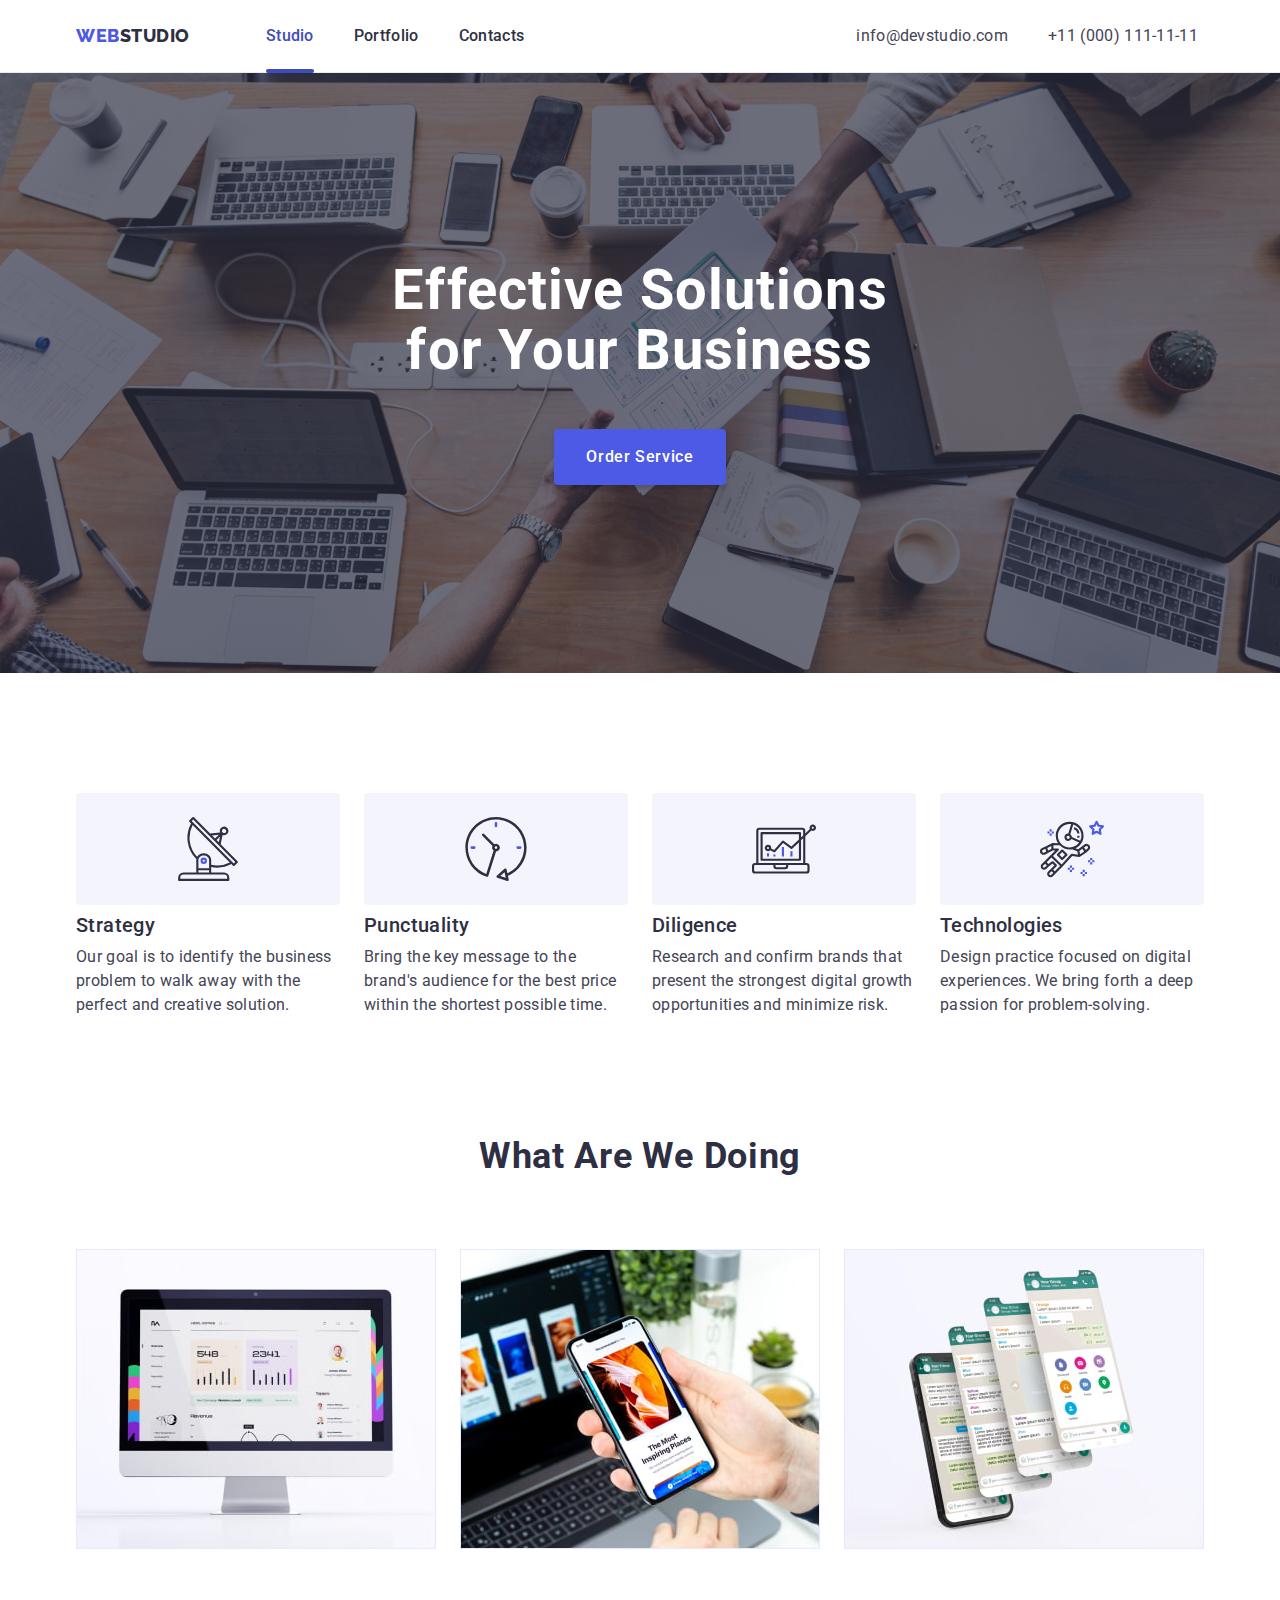
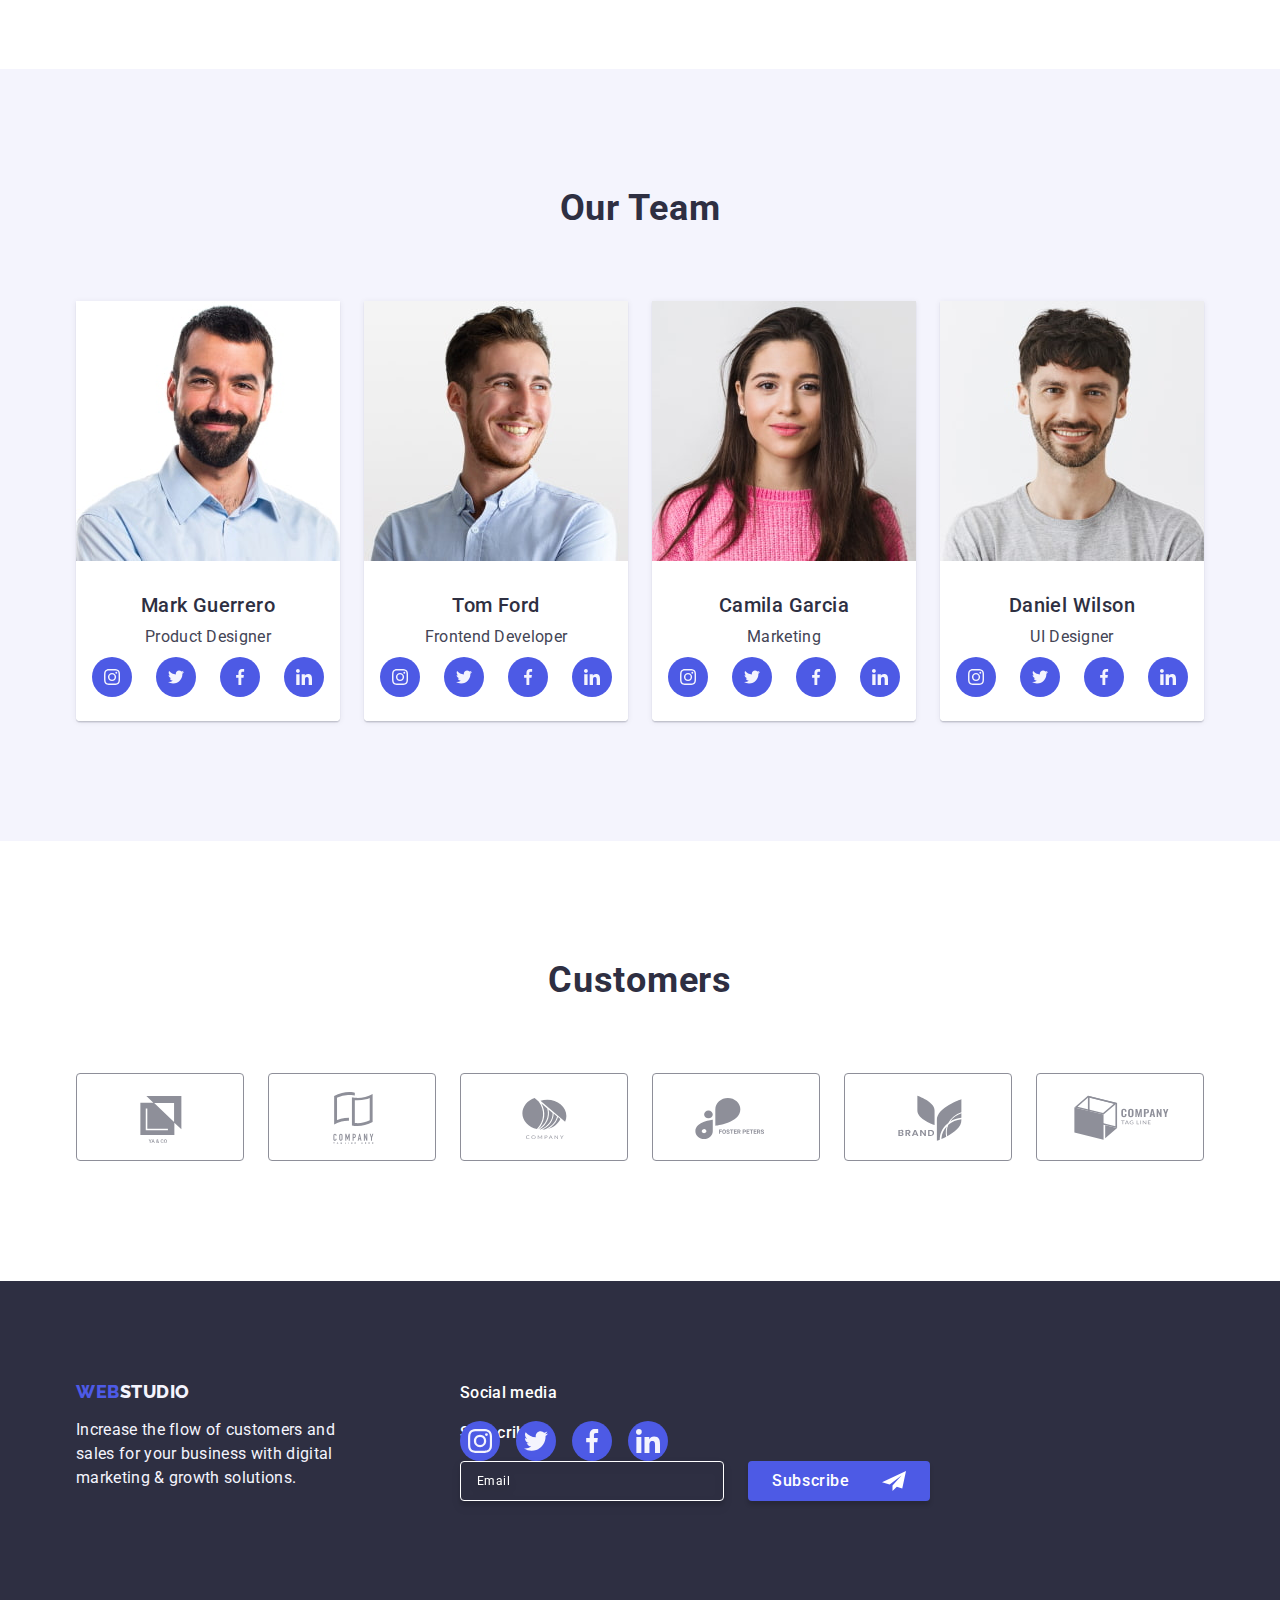
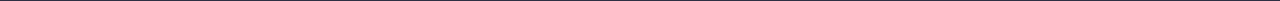
==== index.html @ 7f00058f "Update styles" ====
<!DOCTYPE html>
<html lang="en">
<head>
    <meta charset="UTF-8">
    <meta http-equiv="X-UA-Compatible" content="IE=edge">
    <meta name="viewport" content="width=<device-width>, initial-scale=1.0">
    <meta 
    name="description"
    content="Effective Solutions for Your Business"
    />
    <title>Web Studio</title>
    <!--Fonts-->
    <link rel="preconnect" href="https://fonts.googleapis.com">
    <link rel="preconnect" href="https://fonts.gstatic.com" crossorigin>
    <link href="https://fonts.googleapis.com/css2?family=Montserrat:wght@400;600&family=Raleway:wght@800&family=Roboto:wght@400;500;700;900&display=swap"
        rel="stylesheet" />
        <!--Normalize-->
    <link rel="stylesheet" href="https://cdnjs.cloudflare.com/ajax/libs/modern-normalize/2.0.0/modern-normalize.min.css" />
        <!--Custom styles-->
    <link rel="stylesheet" href="./css/styles.css" />
</head>
<body>
    <!--Header section-->
        <header class="header">
            <div class="header-container container">
                <nav class="header-nav">
                    <a href="./index.html" class="logo link">Web<span class="studio">Studio</span></a>
                    <ul class="list header-link">
                        <li>
                            <a href="./index.html" class="nav-link link active current">Studio</a>
                        </li>
                        <li>
                            <a href="./portfolio.html" class="nav-link link">Portfolio</a>
                        </li>
                        <li>
                            <a href="" class="nav-link link">Contacts</a>
                        </li>
                    </ul>
                </nav>
                <address class="address">
                    <ul class="list header-address">
                        <li>
                            <a href="mailto:info@devstudio.com" class="address-link link">info@devstudio.com</a>
                        </li>
                        <li>
                                <a href="tel:+110001111111" class="address-link link">+11 (000) 111-11-11</a>
                        </li>
                    </ul>
                </address>
            </div>
        </header>
        <main>
            <!--Hero section-->
            <section class="hero-section">
                <div class="hero-container container">
                    <h1 class="hero-title">Effective Solutions for Your Business</h1>
                    <button type="button" class="hero-btn" data-modal-open>Order Service</button>
                </div>
            </section>
            <!--Features-->
            <section class="features-section">
                <div class="container">
                    <h2 class="visually-hidden">Features</h2>
                    <ul class="list section-features">
                        <li class="features-li">
                            <div class="features-section-icons">
                                <svg width="64" height="64">
                                    <use href="./images/icons.svg#icon-antenna"></use>
                                </svg>
                            </div>
                            <h3 class="general-section-title">Strategy</h3>
                            <p class="section-text">
                                Our goal is to identify the business
                                problem to walk away with the perfect and creative solution.
                            </p>
                        </li>
                        <li class="features-li">
                            <div class="features-section-icons">
                                <svg width="64" height="64">
                                    <use href="./images/icons.svg#icon-clock"></use>
                                </svg>
                            </div>
                            <h3 class="general-section-title">Punctuality</h3>
                            <p class="section-text">
                                Bring the key message to the brand's audience for the best price within the shortest possible
                                time.
                            </p>
                        </li>
                        <li class="features-li">
                            <div class="features-section-icons">
                                <svg width="64" height="64">
                                    <use href="./images/icons.svg#icon-diagram"></use>
                                </svg>
                            </div>
                            <h3 class="general-section-title">Diligence</h3>
                            <p class="section-text">
                                Research and confirm brands that present the strongest digital growth opportunities and minimize
                                risk.
                            </p>
                        </li>
                        <li class="features-li">
                            <div class="features-section-icons">
                                <svg width="64" height="64">
                                    <use href="./images/icons.svg#icon-astronaut"></use>
                                </svg>
                            </div>
                            <h3 class="general-section-title">Technologies</h3>
                            <p class="section-text">
                                Design practice focused on digital experiences. We bring forth a deep passion for
                                problem-solving.
                            </p>
                        </li>
                    </ul>
                </div>
            </section>
            <!--What are we doing-->
            <section class="main-what-section">
                <div class="container">
                    <h2 class="section-what-title">What are we doing</h2>
                    <ul class="list section-what section">
                        <li class="what-li">
                            <img src="./images/portfolio/img-1.jpg" width="360" height="300" alt="PC monitor" />
                        </li>
                        <li class="what-li">
                            <img src="./images/portfolio/img-2.jpg" width="360" height="300" alt="Chats on the phone" />
                        </li>
                        <li class="what-li">
                            <img src="./images/portfolio/img-3.jpg" width="360" height="300" alt="Phone display" />
                        </li>
                    </ul>
                </div>
            </section>
            <!--Team-->
            <section class="section-team">
                <div class="container">
                    <h2 class="section-team-title">Our Team</h2>
                    <ul class="list team-section">
                        <li class="team-back team-li">
                            <img src="./images/team/img-1.jpg" width="264" height="260" alt="The fist member of team" />
                            <div class="container-team">
                                <h3 class="general-section-title worker-title">Mark Guerrero</h3>
                                <p class="section-text team-text">Product Designer</p>
                                <ul class="team-icons-list list">
                                    <li class="team-icon">
                                        <a class="team-icon-link" href="">
                                            <svg class="team-icon-svg" width="16" height="16">
                                                <use href="./images/icons.svg#icon-instagram"></use>
                                            </svg>
                                        </a>
                                    </li>
                                    <li class="team-icon">
                                        <a class="team-icon-link" href="">
                                            <svg class="team-icon-svg" width="16" height="16">
                                                <use href="./images/icons.svg#icon-twitter"></use>
                                            </svg>
                                        </a>
                                    </li>
                                    <li class="team-icon">
                                        <a class="team-icon-link" href="">
                                            <svg class="team-icon-svg" width="16" height="16">
                                                <use href="./images/icons.svg#icon-facebook"></use>
                                            </svg>
                                        </a>
                                    </li>
                                    <li class="team-icon">
                                        <a class="team-icon-link" href="">
                                            <svg class="team-icon-svg" width="16" height="16">
                                                <use href="./images/icons.svg#icon-linkedin"></use>
                                            </svg>
                                        </a>
                                    </li>
                                </ul>
                            </div>
                        </li>
                        <li class="team-back team-li">
                            <img src="./images/team/img-2.jpg" width="264" height="260" alt="The second member of team" />
                            <div class="container-team">
                                <h3 class="general-section-title worker-title">Tom Ford</h3>
                                <p class="section-text team-text">Frontend Developer</p>
                                <ul class="team-icons-list list">
                                    <li class="team-icon">
                                        <a class="team-icon-link" href="">
                                            <svg class="team-icon-svg" width="16" height="16">
                                                <use href="./images/icons.svg#icon-instagram"></use>
                                            </svg>
                                        </a>
                                    </li>
                                    <li class="team-icon">
                                        <a class="team-icon-link" href="">
                                            <svg class="team-icon-svg" width="16" height="16">
                                                <use href="./images/icons.svg#icon-twitter"></use>
                                            </svg>
                                        </a>
                                    </li>
                                    <li class="team-icon">
                                        <a class="team-icon-link" href="">
                                            <svg class="team-icon-svg" width="16" height="16">
                                                <use href="./images/icons.svg#icon-facebook"></use>
                                            </svg>
                                        </a>
                                    </li>
                                    <li class="team-icon">
                                        <a class="team-icon-link" href="">
                                            <svg class="team-icon-svg" width="16" height="16">
                                                <use href="./images/icons.svg#icon-linkedin"></use>
                                            </svg>
                                        </a>
                                    </li>
                                </ul>
                            </div>
                        </li>
                        <li class="team-back team-li">
                            <img src="./images/team/img-3.jpg" width="264" height="260" alt="The third member of team" />
                            <div class="container-team">
                                <h3 class="general-section-title worker-title">Camila Garcia</h3>
                                <p class="section-text team-text">Marketing</p>
                                <ul class="team-icons-list list">
                                    <li class="team-icon">
                                        <a class="team-icon-link" href="">
                                            <svg class="team-icon-svg" width="16" height="16">
                                                <use href="./images/icons.svg#icon-instagram"></use>
                                            </svg>
                                        </a>
                                    </li>
                                    <li class="team-icon">
                                        <a class="team-icon-link" href="">
                                            <svg class="team-icon-svg" width="16" height="16">
                                                <use href="./images/icons.svg#icon-twitter"></use>
                                            </svg>
                                        </a>
                                    </li>
                                    <li class="team-icon">
                                        <a class="team-icon-link" href="">
                                            <svg class="team-icon-svg" width="16" height="16">
                                                <use href="./images/icons.svg#icon-facebook"></use>
                                            </svg>
                                        </a>
                                    </li>
                                    <li class="team-icon">
                                        <a class="team-icon-link" href="">
                                            <svg class="team-icon-svg" width="16" height="16">
                                                <use href="./images/icons.svg#icon-linkedin"></use>
                                            </svg>
                                        </a>
                                    </li>
                                </ul>
                            </div>
                        </li>
                        <li class="team-back team-li">
                            <img src="./images/team/img-4.jpg" width="264" height="260" alt="The fourth member of team" />
                            <div class="container-team">
                                <h3 class="general-section-title worker-title">Daniel Wilson</h3>
                                <p class="section-text team-text">UI Designer</p>
                                <ul class="team-icons-list list">
                                    <li class="team-icon">
                                        <a class="team-icon-link" href="">
                                            <svg class="team-icon-svg" width="16" height="16">
                                                <use href="./images/icons.svg#icon-instagram"></use>
                                            </svg>
                                        </a>
                                    </li>
                                    <li class="team-icon">
                                        <a class="team-icon-link" href="">
                                            <svg class="team-icon-svg" width="16" height="16">
                                                <use href="./images/icons.svg#icon-twitter"></use>
                                            </svg>
                                        </a>
                                    </li>
                                    <li class="team-icon">
                                        <a class="team-icon-link" href="">
                                            <svg class="team-icon-svg" width="16" height="16">
                                                <use href="./images/icons.svg#icon-facebook"></use>
                                            </svg>
                                        </a>
                                    </li>
                                    <li class="team-icon">
                                        <a class="team-icon-link" href="">
                                            <svg class="team-icon-svg" width="16" height="16">
                                                <use href="./images/icons.svg#icon-linkedin"></use>
                                            </svg>
                                        </a>
                                    </li>
                                </ul>
                            </div>
                        </li>
                    </ul>
                </div>
            </section>
            <!--Customers-->
            <section class="section">
                <div class="container">
                    <h2 class="customers-title">Customers</h2>
                    <ul class="list section-customers">
                        <li class="customer-li">
                            <a class="customer-icon-box" href="" aria-label="Logo 1">
                                <svg class="customers-icons" width="104" height="56">
                                    <use href="./images/icons.svg#icon-Logo-1"></use>
                                </svg>
                            </a>
                        </li>
                        <li class="customer-li">
                            <a class="customer-icon-box" href="" aria-label="Logo 2">
                                <svg class="customers-icons" width="104" height="56">
                                    <use href="./images/icons.svg#icon-Logo-2"></use>
                                </svg>
                            </a>
                        </li>
                        <li class="customer-li">
                            <a class="customer-icon-box" href="" aria-label="Logo 3">
                                <svg class="customers-icons" width="104" height="56">
                                    <use href="./images/icons.svg#icon-Logo-3"></use>
                                </svg>
                            </a>
                        </li>
                        <li class="customer-li">
                            <a class="customer-icon-box" href="" aria-label="Logo 4">
                                <svg class="customers-icons" width="104" height="56">
                                    <use href="./images/icons.svg#icon-Logo-4"></use>
                                </svg>
                            </a>
                        </li>
                        <li class="customer-li">
                            <a class="customer-icon-box" href="" aria-label="Logo 5">
                                <svg class="customers-icons" width="104" height="56">
                                    <use href="./images/icons.svg#icon-Logo-5"></use>
                                </svg>
                            </a>
                        </li>
                        <li class="customer-li">
                            <a class="customer-icon-box" href="" aria-label="Logo 6">
                                <svg class="customers-icons" width="104" height="56">
                                    <use href="./images/icons.svg#icon-Logo-6"></use>
                                </svg>
                            </a>
                        </li>
                    </ul>
                </div>
            </section>
        </main>
        <!--Footer-->
        <footer class="footer">
            <div class="footer-container container">
                <div class="footer-logo-text">
                    <a href="./index.html" class="logo link footer-link">Web<span class="studio-down">Studio</span></a>
                    <p class="footer-paragraph">
                        Increase the flow of customers and sales for your business with digital marketing & growth solutions.
                    </p>
                </div>
                <div class="footer-icons-container">
                    <p class="footer-subtitle">Social media</p>
                    <ul class="footer-social-icons">
                        <li class="footer-icon-li">
                            <a class="footer-icon-link link" href="">
                                <svg class="footer-svg" width="24" height="24">
                                    <use href="./images/icons.svg#icon-instagram"></use>
                                </svg>
                            </a>
                        </li>
                        <li class="footer-icon-li">
                            <a class="footer-icon-link link" href="">
                                <svg class="footer-svg" width="24" height="24">
                                    <use href="./images/icons.svg#icon-twitter"></use>
                                </svg>
                            </a>
                        </li>
                        <li class="footer-icon-li">
                            <a class="footer-icon-link link" href="">
                                <svg class="footer-svg" width="24" height="24">
                                    <use href="./images/icons.svg#icon-facebook"></use>
                                </svg>
                            </a>
                        </li>
                        <li class="footer-icon-li">
                            <a class="footer-icon-link link" href="">
                                <svg class="footer-svg" width="24" height="24">
                                    <use href="./images/icons.svg#icon-linkedin"></use>
                                </svg>
                            </a>
                        </li>
                    </ul>
                    <div>
                        <p class="footer-subscribe-desk">Subscribe</p>
                        <form class="subscribe-form" name="subscribe_form">
                            <label class="subscribe-form-label">
                                <input class="subscribe-form-input" type="email" name="user_email" placeholder="Email" />
                            </label>
                            <button class="hero-btn subscribe-btn" type="submit">Subscribe
                                <svg class="subscribe-form-icon" width="24" height="24">
                                    <use href="./images/icons.svg#icon-subscribe"></use>
                                </svg>
                            </button>
                        </form>
                    </div>
                </div>
            </div>
        </footer>
        <!--Modal window-->
        <div class="backdrop is-hidden" data-modal>
            <div class="modal">
                <button class="modal-btn" type="button" data-modal-close>
                    <svg class="modal-icon" width="8" height="8">
                        <use href="./images/icons.svg#icon-close"></use>
                    </svg>
                </button>

                <p class="modal-form-desk">Leave your contacts and we will call you back</p>
                <form name="user-form">
                    <div class="modal-form">
                        <label class="modal-form-field" for="user-name">
                            <span class="modal-form-label">Name</span>
                        </label>
                        <div class="modal-input">
                            <input class="modal-form-input" type="text" name="user-name" id="user-name" />
                            <svg class="modal-form-icon" width="18" height="24">
                                <use href="./images/icons.svg#icon-user"></use>
                            </svg>
                        </div>
                    </div>
                    <div class="modal-form">
                        <label class="modal-form-field" for="user-phone">
                            <span class="modal-form-label">Phone</span>
                        </label>
                        <div class="modal-input">
                            <input class="modal-form-input" type="tel" name="user-phone" id="user-phone" />
                            <svg class="modal-form-icon" width="18" height="24">
                                <use href="./images/icons.svg#icon-phone"></use>
                            </svg>
                        </div>
                    </div>
                    <div class="modal-form">
                        <label class="modal-form-field" for="user-email">
                            <span class="modal-form-label">Email</span>
                        </label>
                        <div class="modal-input">
                            <input class="modal-form-input" type="email" name="user-email" id="user-email" />
                            <svg class="modal-form-icon" width="18" height="24">
                                <use href="./images/icons.svg#icon-letter"></use>
                            </svg>
                        </div>
                    </div>
                    <div class="modal-form form-comment">
                        <label class="modal-form-field" for="user-comment">
                            <span class="modal-form-label">Comment</span>
                        </label>
                        <textarea class="modal-form-comment" type="text" name="user-comment" rows="3" placeholder="Text input" id="user-comment"></textarea>
                    </div>
                    <div class="checkbox-container">
                        <input class="modal-form-checkbox visually-hidden" type="checkbox" value="true" name="user-privacy" id="user-privacy"/>
                        <label class="modal-form-agreement" for="user-privacy">
                            <span class="modal-form-custom-checkbox">
                                <svg class="modal-form-checkbox-icon" width="10" height="8">
                                    <use href="./images/icons.svg#icon-click"></use>
                                </svg>
                            </span>
                            <span class="modal-form-agreement-desc">
                                I accept the terms and conditions of the <a class="modal-form-link" href="">Privacy Policy</a>
                            </span>
                        </label>
                    </div>
                    <button class="send-btn" type="submit">Send</button>
                </form>
            </div>
        </div>
    <script src="./js/modal.js"></script>
</body>
</html>
---- css/styles.css ----
*,
*::before,
*::after {
    box-sizing: border-box;
}

:root {
    --main-dark-cl: #434455;
    --main-logo-cl: #4D5AE5;
    --logo-up-nav-cl: #2E2F42;
    --logo-down-cl: #F4F4FD;
    --active-link-cl: #404BBF;
    --main-background-cl: #FFFFFF;
    --border-clr: #E7E9FC;
    --shadow-cl: rgba(0, 0, 0, 0.15);
    --main-grey-cl: #8E8F99;
    --green-blue-cl: #31d0aa;
    --add-white-cl: #FCFCFC;
    }

body {
    background-color: var(--main-background-cl);
    color: var(--main-dark-cl);
    font-family: 'Roboto', sans-serif;
}

h1,
h2,
h3,
h4,
h5,
h6,
p {
    margin: 0;
}

ul,
ol {
    list-style: none;
    margin: 0;
    padding: 0;
}

a {
    color: currentColor;
    text-decoration: none;
}

button {
    font-family: inherit;
    cursor: pointer;
    font-weight: 500;
    font-size: 16px;
    line-height: 1.5;
    letter-spacing: 0.04em;
}

h3 {
    font-style: normal;
    font-weight: 500;
    font-size: 20px;
    line-height: 1.2;
    letter-spacing: 0.02em;
}

main {
    flex-grow: 1;
}

img {
    display: block;
}

.visually-hidden {
    position: absolute;
    width: 1px;
    height: 1px;
    margin: -1px;
    border: 0;
    padding: 0;

    white-space: nowrap;
    clip-path: inset(100%);
    clip: rect(0 0 0 0);
    overflow: hidden;
}

.header {
    border-bottom: 1px solid var(--border-clr);
    box-shadow: 0px 2px 1px rgba(46, 47, 66, 0.08), 0px 1px 1px rgba(46, 47, 66, 0.16), 0px 1px 6px rgba(46, 47, 66, 0.08);
}

.container {
    width: 1158px;
    margin: 0 auto;
    padding: 0 15px;
}

.header-container {
    display: flex;
}

.header-nav {
    display: flex;
    align-items: center;
    justify-content: center;
    flex-shrink: 0;
}

.header-link {
    display: flex;
    align-items: center;
    gap: 40px; 
    margin-right: 332px;
}

.header-address {
    display: flex;
    align-items: center;
    gap: 40px;
    padding-top: 24px;
    padding-bottom: 24px;
}

.logo {
    display: flex;
    align-items: center;
    margin-right: 76px;
    padding: 24px 0;

    font-family: 'Raleway', sans-serif;
    font-weight: 800;
    font-size: 18px;
    line-height: 1.17;
    letter-spacing: 0.03em;
    text-transform: uppercase;
    color: var(--main-logo-cl);
}

.link {
    text-decoration: none;
}

.studio {
    color: var(--logo-up-nav-cl);
}

.studio-down {
    color: var(--logo-down-cl);
}

.nav-link {
    position: relative;
    padding: 24px 0;
    font-weight: 500;
    line-height: 1.5;
    letter-spacing: 0.02em;
    color: var(--logo-up-nav-cl);
    text-transform: none;
    transition: color 250ms cubic-bezier(0.4, 0, 0.2, 1);
}

.nav-link:hover,
.nav-link:focus {
    color: var(--active-link-cl);
}

.nav-link.active::after {
    content: '';
    border-radius: 2px;
    background-color: var(--active-link-cl);
    position: absolute;
    left: 0;
    display: block;
    width: 100%;
    height: 4px;
    bottom: -4px;
}

.current {
    color: var(--active-link-cl);
}

.list {
    list-style: none;
}

.address {
    font-style: normal;
    color: currentColor;
}

.address-link {
    font-size: 16px;
    line-height: 1.5;
    letter-spacing: 0.02em;
    color: var(--main-dark-cl);
    transition: color 250ms cubic-bezier(0.4, 0, 0.2, 1);
}

.address-link:hover,
.address-link:focus {
    color: var(--active-link-cl);
}

.header-list {

}

.hero-container {
    justify-content: center;
    align-items: center;
    flex-shrink: 0;
    padding: 188px 0;
}

.hero-section {
    background-image: linear-gradient(rgba(46, 47, 66, 0.7), rgba(46, 47, 66, 0.7)),
            url(../images/bg-hero.jpg);
    background-repeat: no-repeat;
    background-size: cover;
    background-position: center;
    background-color: var(--logo-up-nav-cl);
    color: var(--main-background-cl);
    max-width: 1440px;
    height: 600px;
}

.hero-title {
    max-width: 496px;
    margin: 0 auto;
    margin-bottom: 48px;

    font-weight: 700;
    font-size: 56px;
    line-height: 1.07;
    letter-spacing: 0.02em;
    text-align: center;
}

.hero-btn {
    display: block;
    padding: 16px 32px;
    align-items: flex-start;
    gap: 10px;
    margin: 0 auto;
    min-width: 169px;
    height: 56px;
    border: none;

    background-color: var(--main-logo-cl);
    color: var(--main-background-cl);
    border-radius: 4px;
    box-shadow: 0px 4px 4px 0px var(--shadow-cl);

    transition: background-color 250ms cubic-bezier(0.4, 0, 0.2, 1);
}

.hero-btn:hover,
.hero-btn:focus {
    background: var(--active-link-cl);
}

.section {
    padding-top: 120px;
    padding-bottom: 120px;
}



.section-features {
    display: flex;
    align-items: flex-start;
    gap: 24px;
    flex-basis: calc((100% - 3 * 24px) / 4);
}

.features-section {
    padding: 120px 0;
}

.features-li {
    width: calc((100% - 72px) / 4);
}

.features-section-icons {
    display: flex;
    align-items: center;
    justify-content: center;
    height: 112px;
    background-color: var(--logo-down-cl);
    border-radius: 4px;
    margin-bottom: 8px;
    padding: 24px 100px;
    width: 264px;
    flex-shrink: 0;
    gap: 24px;
}

.general-section-title {
    font-style: normal;
    font-weight: 500;
    font-size: 20px;
    line-height: 1.2;
    letter-spacing: 0.02em;
    color: var(--logo-up-nav-cl);
    margin-bottom: 8px;
}

.section-text {
    font-size: 16px;
    line-height: 1.5;
    letter-spacing: 0.02em;
    color: var(--main-dark-cl);
}

.main-what-section {
    padding-bottom: 120px;
}

.section-what-title {
    font-style: normal;
    font-weight: 700;
    font-size: 36px;
    line-height: 1.11;
    letter-spacing: 0.02em;
    text-transform: capitalize;
    color: var(--logo-up-nav-cl);
    text-align: center;
    margin-bottom: 72px;
}

.section-what {
    display: flex;
    align-items: flex-start;
    gap: 24px;
    padding-bottom: 0;
    padding-top: 0;
}

.what-li {
    width: calc((100% - 48px) / 3);
}

.container-team {
    padding: 32px 16px;
    border-radius: 0px 0px 4px 4px;
    background: var(--main-background-cl);
    padding: 32px 0;
}

.team-section {
    display: flex;
    justify-content: center;
    align-items: center;
    gap: 24px;
    text-align: center;
    padding-top: 0;
}

.section-team {
    background-color: var(--logo-down-cl);
    padding: 120px 0;
}

.section-team-title {
    margin-bottom: 72px;
    padding-bottom: 0;

    font-style: normal;
    font-weight: 700;
    font-size: 36px;
    line-height: 1.11;
    letter-spacing: 0.02em;
    text-transform: capitalize;
    color: var(--logo-up-nav-cl);
    text-align: center;
}

.team-li {
    border-radius: 0px 0px 4px 4px;
    box-shadow: 0px 1px 6px rgba(46, 47, 66, 0.08),
        0px 1px 1px rgba(46, 47, 66, 0.16),
        0px 2px 1px rgba(46, 47, 66, 0.08);
}

.team-back {
    background-color: var(--main-background-cl);
}

.worker-title {
    text-align: center;
    margin-bottom: 8px;
}

.team-text {
    text-align: center;
}

.team-icon {
    width: 40px;
    height: 40px;
}

.team-icon-svg {
    fill: var(--logo-down-cl);
}

.team-icons-list {
    display: flex;
    justify-content: center;
    gap: 24px;
}

.team-icon-link {
    display: flex;
    flex-wrap: nowrap;
    align-items: center;
    justify-content: center;
    border-radius: 50%;
    background-color: var(--main-logo-cl);
    width: 100%;
    height: 100%;
    margin-top: 8px;
    gap: 24px;

    transition: background-color 250ms cubic-bezier(0.4, 0, 0.2, 1);
}

.team-icon-link:hover,
.team-icon-link:focus {
    background-color: var(--active-link-cl);
}

.section-customers {
    display: flex;
    justify-content: center;
    align-items: center;
    gap: 24px;
    fill: var(--main-grey-cl);
}

.customers-title {
    font-style: normal;
    font-weight: 700;
    font-size: 36px;
    line-height: 1.11;
    letter-spacing: 0.02em;
    color: var(--logo-up-nav-cl);
    text-align: center;
    margin-bottom: 72px;
}

.customer-li {
    transition: border-color 250ms cubic-bezier(0.4, 0, 0.2, 1), color 250ms cubic-bezier(0.4, 0, 0.2, 1);
}

.customers-icons {
    fill: currentColor;
}

.customer-icon-box {
    display: flex;
    justify-content: center;
    align-items: center;
    fill: var(--main-grey-cl);
    color: var(--main-grey-cl);
    transition: border-color 250ms cubic-bezier(0.4, 0, 0.2, 1), color 250ms cubic-bezier(0.4, 0, 0.2, 1);
    width: 100%;
    height: 100%;
    border: 1px solid var(--main-grey-cl);
    border-radius: 4px;
    width: 168px;
    height: 88px;
    padding: 32px 16px;
}

.customer-icon-box:hover,
.customer-icon-box:focus {
    border-color: var(--active-link-cl);
    fill: var(--active-link-cl);
    color: var(--active-link-cl);
}

.customer-icon-box:hover .customers-icons {
    fill: var(--active-link-cl);
    color: var(--active-link-cl);
}

.portfolio-section {
    padding-top: 96px;
    padding-bottom: 120px;
}

.prt-btn {
    display: flex;
    padding: 12px 24px;
    justify-content: center;
    align-items: center;
    border-radius: 4px;
    gap: 24px;
    margin-bottom: 72px;
    
}

.card {
    display: flex;
    flex-wrap: wrap;
    column-gap: 24px;
    row-gap: 48px;
    min-width: 360px;
    min-height: 420px;
    padding-bottom: 0px;
    align-items: flex-start;
    flex-shrink: 0;
    background: var(--main-background-cl);
}

.card-link {
    display: block;
    transition: box-shadow 250ms cubic-bezier(0.4, 0, 0.2, 1);
}

.card-link:hover,
.card-link:focus {
    box-shadow: 0px 1px 6px rgba(46, 47, 66, 0.08), 0px 1px 1px rgba(46, 47, 66, 0.16), 0px 2px 1px rgba(46, 47, 66, 0.08);
    transform: translateY(0%);
}

.card-li {
    width: calc((100% - 48px) / 3);
    transition: border 250ms cubic-bezier(0.4, 0, 0.2, 1), background-color 250ms cubic-bezier(0.4, 0, 0.2, 1), box-shadow 250ms cubic-bezier(0.4, 0, 0.2, 1);
    position: relative;
}

.container-portfolio {
    padding: 32px 16px;
    border: 1px solid var(--border-clr);
    border-top: none;
}

.portfolio-btn-li {
}

.portfolio-btn {
    padding: 12px 24px;
    border: 1px solid var(--border-clr);
    border-radius: 4px;

    color: var(--main-logo-cl);
    background-color: var(--logo-down-cl);
    transition: color 250ms cubic-bezier(0.4, 0, 0.2, 1),
            background-color 250ms cubic-bezier(0.4, 0, 0.2, 1),
            border-color 250ms cubic-bezier(0.4, 0, 0.2, 1),
            box-shadow 250ms cubic-bezier(0.4, 0, 0.2, 1);
}

.portfolio-btn:hover,
.portfolio-btn:focus {
    border: 1px solid transparent;
    box-shadow: 0px 3px 1px rgba(0, 0, 0, 0.1), 0px 2px 1px rgba(0, 0, 0, 0.08), 0px 2px 2px rgba(0, 0, 0, 0.12);

    color: var(--main-background-cl);
    background-color: var(--active-link-cl);
}

.app-title {
    margin-bottom: 8px;
}

.footer {
    padding: 100px 0;

    background-color: var(--logo-up-nav-cl);
    text-align: left;
}

.footer-container {
    display: flex;
    align-items: baseline;
    
}

.footer-logo-text {
    margin-right: 120px;
}

.footer-paragraph {
    display: flex;
    width: 264px;
    flex-direction: column;
    flex-shrink: 0;

    line-height: 1.5;
    letter-spacing: 0.02em;
    color: var(--logo-down-cl);
}

.footer-subtitle {
    display: inline-block;
    justify-content: center;
    align-content: center;
    min-width: 96px;
    height: 24px;

    color: var(--main-background-cl);
    font-size: 16px;
    font-style: normal;
    font-weight: 500;
    line-height: 1.5;
    letter-spacing: 0.02em;
    margin-bottom: 16px;
}

.footer-link {
    display: inline-block;
    margin-bottom: 16px;
    padding-top: 0;
    padding-bottom: 0;
}

.footer-social-icons {
    position: absolute;

    display: flex;
    flex-direction: row;
    align-items: center;
    justify-content: center;
    flex-shrink: 0;
    gap: 16px;
}

.footer-icon-li {
}

.footer-svg {
    fill: var(--logo-down-cl);
}

.footer-icons-container {
    display: inline-block;
    align-items: center;
    justify-content: center;
    flex-direction: row;
}

.footer-icon-link {
    display: flex;
    align-items: center;
    justify-content: center;
    width: 40px;
    height: 40px;
    background-color: var(--main-logo-cl);
    border-radius: 50%;

    transition: background-color 250ms cubic-bezier(0.4, 0, 0.2, 1);
}

.footer-icon-link:hover,
.footer-icon-link:focus {
    background-color: var(--green-blue-cl);
}

.subscribe-form {
    display: flex;
    gap: 24px;
}

.subscribe-form-label {
}


.footer-subscribe-desk {
    min-width: 75px;
    height: 24px;

    color: var(--main-background-cl);
    font-size: 16px;
    font-weight: 500;
    line-height: 1.5;
    letter-spacing: 0.02em;;
    margin-bottom: 16px;
}

.subscribe-form-input {
    width: 264px;
    height: 40px;
    border-radius: 4px;
    border: 1px solid var(--main-background-cl);
    box-shadow: 0px 4px 4px 0px rgba(0, 0, 0, 0.15);
    transform: border-color 250ms cubic-bezier(0.4, 0, 0.2, 1);
    outline: transparent;
    background-color: transparent;
    filter: drop-shadow(0px 4px 4px rgba(0, 0, 0, 0.15));
    color: var(--main-background-cl);

    padding-top: 8px;
    padding-bottom: 8px;
    padding-left: 16px;

    font-size: 12px;
    line-height: 1.5;
    letter-spacing: 0.04em;

}

.subscribe-form-input:focus {
    border-color: var(--main-logo-cl);
    color: var(--main-background-cl);
}

.subscribe-form-input::placeholder {
    color: var(--main-background-cl);
}

.subscribe-form-icon {
    fill: var(--main-background-cl);
    margin-left: 16px;
}

.subscribe-btn {
    display: flex;
    align-items: center;
    justify-content: center;
    padding: 8px 24px;
    min-width: 165px;
    height: 40px;
    gap: 16px;

    font-family: "Roboto", sans-serif;
    font-size: 16px;
    font-weight: 500;
    line-height: 1.5;
    letter-spacing: 0.04em;
    color: var(--main-background-cl);
    cursor: pointer;
    background-color: #4D5AE5;

    border: none;
    border-radius: 4px;
}

.overlay-card {
    
}

.box {
    position: relative;
    overflow: hidden;
}

.overlay {
    position: absolute;
    top: 0;
    left: 0;
    width: 100%;
    height: 100%;
    background-color: var(--main-logo-cl);

    transform: translateY(100%);
    transition: transform 250ms ease-in-out;
}

.box:hover .overlay, 
.box:focus .overlay {
    transform: translateY(0);
}

.card-link:hover .overlay,
.card-link:focus .overlay {
    transform: translateY(0);
}

.overlay-text {
    position: absolute;
    top: 0;
    padding: 40px 32px;
    color: var(--logo-down-cl); 
    align-items: center;
    font-size: 16px;
    font-style: normal;
    font-weight: 400;
    line-height: 1.5;
    letter-spacing: 0.02em;;
    height: 100%;
    width: 100%;
    transition: transform 250ms cubic-bezier(0.4, 0, 0.2, 1);
}

.backdrop {
    position: fixed;
    top: 0;
    left: 0;
    z-index: 100;

    width: 100%;
    height: 100%;

    background-color: rgba(46, 47, 66, 0.4);
    transition: opacity 250ms cubic-bezier(0.4, 0, 0.2, 1), visibility 250ms cubic-bezier(0.4, 0, 0.2, 1);
}

.is-hidden {
    opacity: 0;
    visibility: hidden;
    pointer-events: none;
}

.backdrop.is-hidden .modal {
    opacity: 0;
    transform: translateX(-50%), translateY(-50%);
}

.modal {
    padding: 72px 24px 24px 24px;

    position: absolute;
    top: 50%;
    left: 50%;
    transform: translate(-50%, -50%) scale(1);

    width: 408px;
    min-height: 584px;
    transition: transform 250ms cubic-bezier(0.4, 0, 0.2, 1);

    border-radius: 4px;
    background-color: var(--add-white-cl);
    box-shadow: 0px 2px 1px 0px rgba(0, 0, 0, 0.20), 0px 1px 3px 0px rgba(0, 0, 0, 0.12), 0px 1px 1px 0px rgba(0, 0, 0, 0.14);
}

.modal-btn {
    display: flex;
    align-items: center;
    justify-content: center;
    position: absolute;
    top: 24px;
    right: 24px;
    border: 1px solid rgba(0, 0, 0, 0.1);
    padding: 0;

    transition: background-color 250ms cubic-bezier(0.4, 0, 0.2, 1), border 250ms cubic-bezier(0.4, 0, 0.2, 1);

    border-radius: 50%;
    width: 24px;
    height: 24px;
    background-color: var(--border-clr);
}

.modal-icon {
    position: absolute;
    transition: fill 250ms cubic-bezier(0.4, 0, 0.2, 1);
}

.modal-btn:hover,
.modal-btn:focus {
    background-color: var(--active-link-cl);
    border: none;
}

.modal-btn:hover .modal-icon,
.modal-btn:focus .modal-icon {
    fill: var(--main-background-cl);
}


.modal-form {
    margin-bottom: 8px;
}

.modal-form-desk {
    margin-bottom: 16px;
    width: 360px;
    height: 24px;
    text-align: center;
    color: var(--logo-up-nav-cl);
    font-size: 16px;
    font-weight: 500;
    line-height: 1.5;
    letter-spacing: 0.02em;
}

.modal-form-field {
    display: block;
    margin-bottom: 4px;
    
    font-size: 12px;
    line-height: 1.17;
    letter-spacing: 0.04em;
    position: relative;
    color: var(--main-grey-cl);
}

.modal-form-label {
    display: block;
    margin-bottom: 4px;
    width: 34px;
    height: 14px;
}

.modal-form-input {
    width: 100%;
    height: 40px;
    padding-left: 38px;

    outline: transparent;
    background: transparent;
    border-radius: 4px;
    border: 1px solid rgba(46, 47, 66, 0.4);
    transition: border-color 250ms cubic-bezier(0.4, 0, 0.2, 1);
}

.modal-input {
    position: relative;
}

.modal-form-input:focus {
    border-color: var(--main-logo-cl);
}

.modal-form-input:focus + .modal-form-icon {
    fill: var(--main-logo-cl);
}

.modal-form-icon {
    position: absolute;
    left: 16px;
    top: 50%;

    transform: translateY(-50%);

    transition: fill 250ms cubic-bezier(0.4, 0, 0.2, 1);
    fill: var(--logo-up-nav-cl);
}

.modal-form-comment {
    width: 100%;
    height: 120px;
    margin-top: 8px;
    padding: 8px 16px;

    color: rgba(46, 47, 66, 0.4);
    font-size: 12px;
    font-weight: 400;
    line-height: 1.17;
    letter-spacing: 0.04em;;

    outline: transparent;
    background-color: transparent;
    border-radius: 4px;
    border: 1px solid rgba(46, 47, 66, 0.4);
    resize: none;

    transition: border-color 250ms cubic-bezier(0.4, 0, 0.2, 1);
}

.modal-form-comment:focus {
    border-color: var(--main-logo-cl);
}

.checkbox-container {
    margin-bottom: 24px;
}

.modal-form-comment::placeholder {
    font-size: 12px;
    font-weight: 400;
    line-height: 1.16;
    letter-spacing: 0.48px;
}

.modal-form-agreement {
    display: flex;
    align-items: center;
    gap: 8px;
    margin-top: 16px;
    margin-bottom: 24px;

    font-size: 12px;
    line-height: 1.17;
    letter-spacing: 0.04em;

    color: var(--main-grey-cl);
}

.modal-form-checkbox {
    width: 16px;
    height: 16px;
}

.modal-form-custom-checkbox {
    display: inline-flex;
    align-items: center;
    justify-content: center;

    width: 16px;
    height: 16px;

    fill: transparent;
    border-radius: 2px;
    border: 1px solid rgba(46, 47, 66, 0.4);

    transition: background-color 250ms cubic-bezier(0.4, 0, 0.2, 1), border 250ms cubic-bezier(0.4, 0, 0.2, 1), fill 250ms cubic-bezier(0.4, 0, 0.2, 1);
}

.modal-form-custom-checkbox:checked {
    color: var(--active-link-cl);
    border: none;
    fill: var(--logo-down-cl)
}

.modal-form-checkbox:checked + .modal-form-custom-checkbox {
    border: none;
    background-color: var(--active-link-cl);
    fill: var(--logo-down-cl);
}

.modal-form-checkbox-icon {
    fill: none;

    opacity: 0;
    transform: scale(0.3);
    transition: opacity 250ms cubic-bezier(0.4, 0, 0.2, 1), transform 250ms cubic-bezier(0.4, 0, 0.2, 1);
}

.modal-form-agreement-desc {
    display: flex;
    user-select: none;

    
    color: var(--main-grey-cl);
    font-size: 12px;
    font-weight: 400;
    line-height: 1.16;
    letter-spacing: 0.48px;
}

.modal-form-checkbox:checked + .modal-form-custom-checkbox > .modal-form-checkbox-icon {
    opacity: 1;
    transform: scale(1);

    fill: var(--logo-down-cl);
}

.modal-form-link {
    text-decoration: underline;
    color: var(--main-logo-cl); 
}

.form-comment {
    margin-bottom: 16px;
}

.send-btn {
    display: block;
    min-width: 169px;
    height: 56px;

    margin: 0 auto;

    font-family: "Roboto", sans-serif;
    font-size: 16px;
    font-weight: 500;
    line-height: 1.5;
    letter-spacing: 0.04em;
    color: var(--main-background-cl);
    cursor: pointer;
    background-color: var(--main-logo-cl);
    border: none;
    border-radius: 4px;

    transition: background-color 250ms cubic-bezier(0.4, 0, 0.2, 1);
}
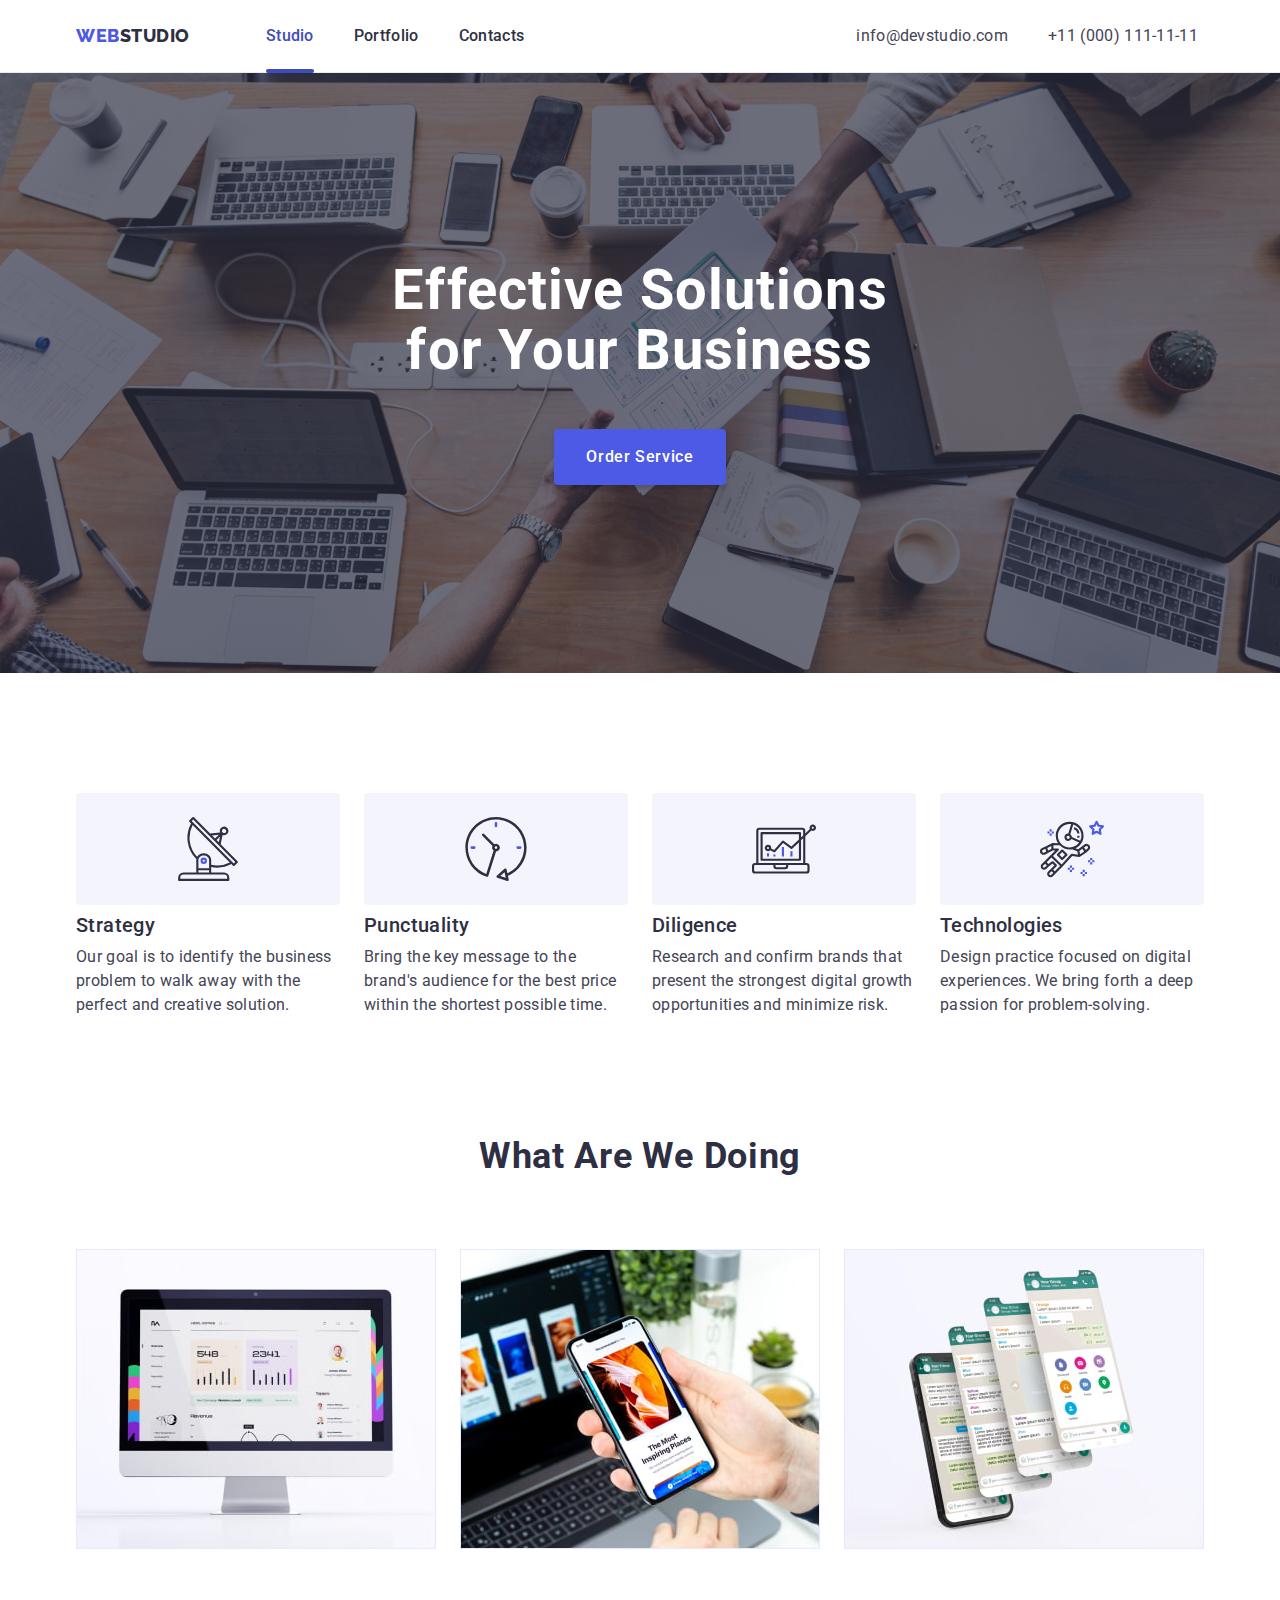
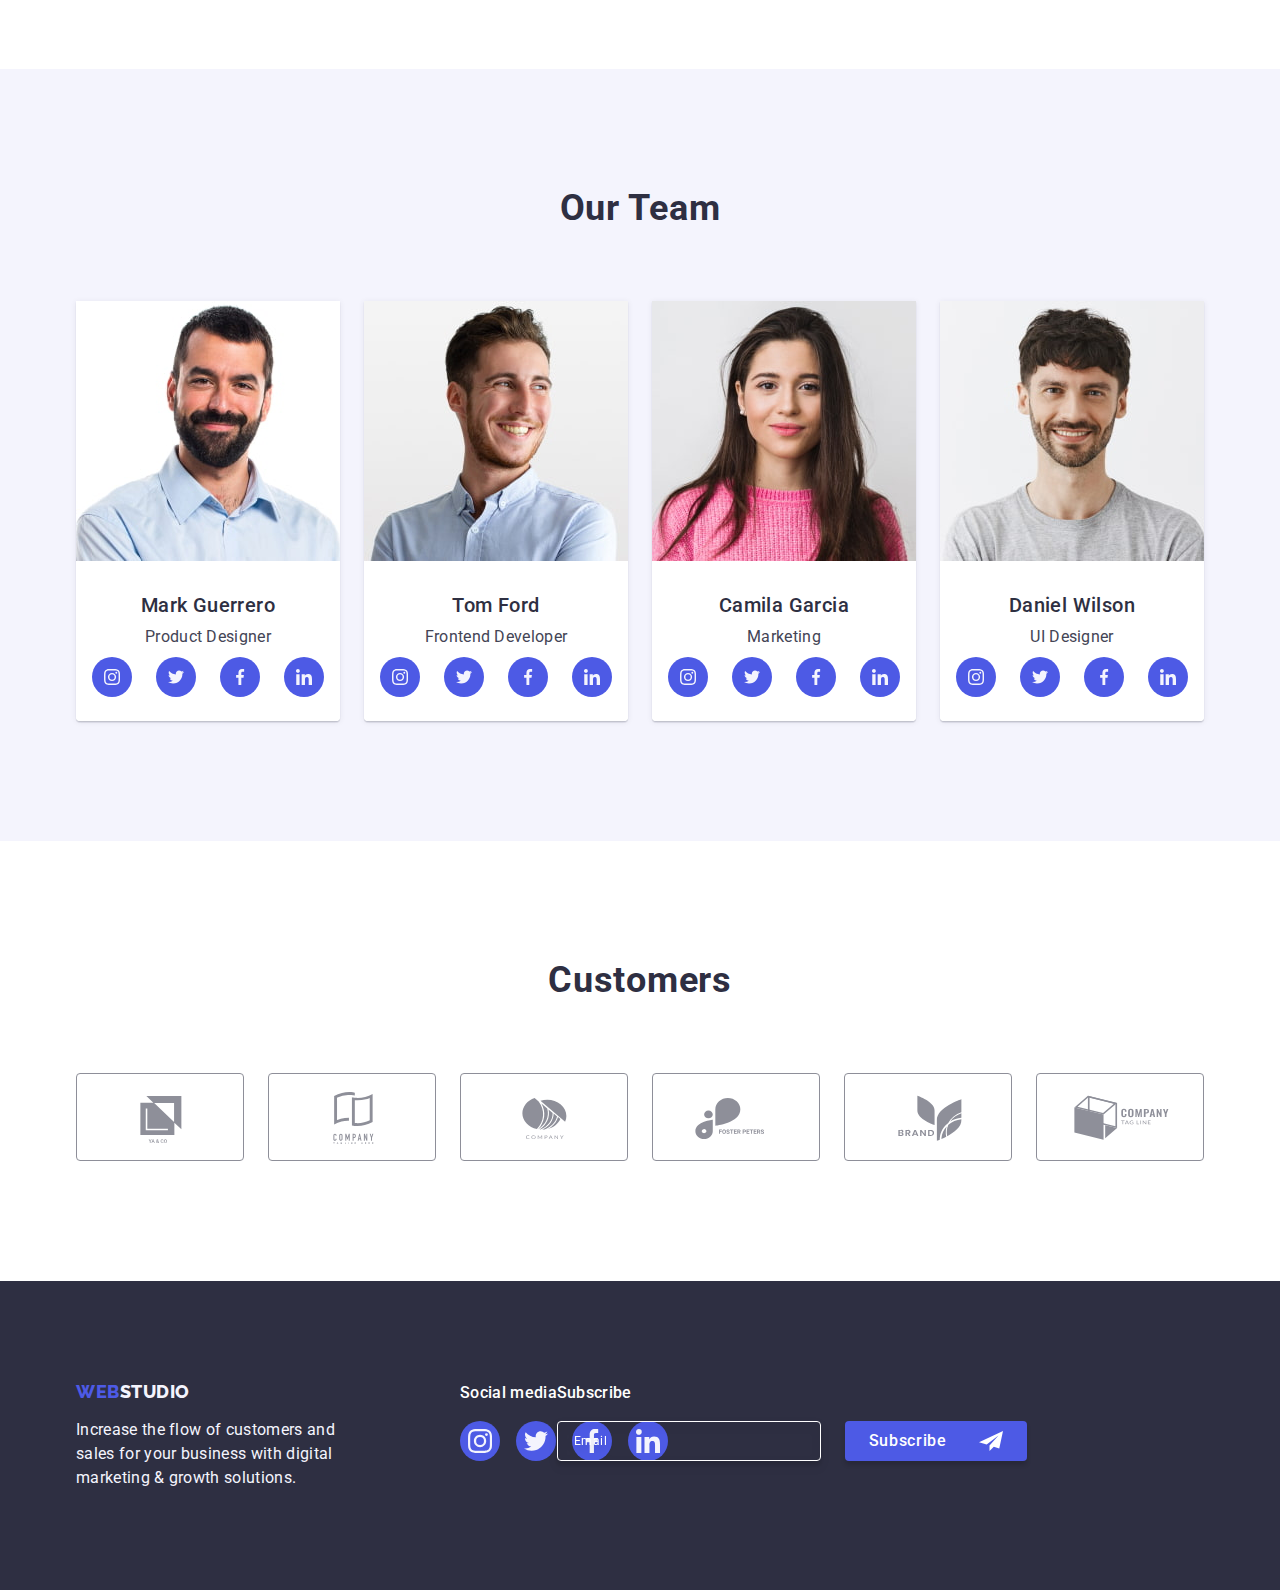
==== commit 3738094c: "Sum up" ====
--- a/index.html
+++ b/index.html
@@ -378,19 +378,19 @@
                             </a>
                         </li>
                     </ul>
-                    <div>
-                        <p class="footer-subscribe-desk">Subscribe</p>
-                        <form class="subscribe-form" name="subscribe_form">
-                            <label class="subscribe-form-label">
-                                <input class="subscribe-form-input" type="email" name="user_email" placeholder="Email" />
-                            </label>
-                            <button class="hero-btn subscribe-btn" type="submit">Subscribe
-                                <svg class="subscribe-form-icon" width="24" height="24">
-                                    <use href="./images/icons.svg#icon-subscribe"></use>
-                                </svg>
-                            </button>
-                        </form>
-                    </div>
+                </div>
+                <div>
+                    <p class="footer-subscribe-desk">Subscribe</p>
+                    <form class="subscribe-form" name="subscribe_form">
+                        <label class="subscribe-form-label">
+                            <input class="subscribe-form-input" type="email" name="user_email" placeholder="Email" />
+                        </label>
+                        <button class="hero-btn subscribe-btn" type="submit">Subscribe
+                            <svg class="subscribe-form-icon" width="24" height="24">
+                                <use href="./images/icons.svg#icon-subscribe"></use>
+                            </svg>
+                        </button>
+                    </form>
                 </div>
             </div>
         </footer>
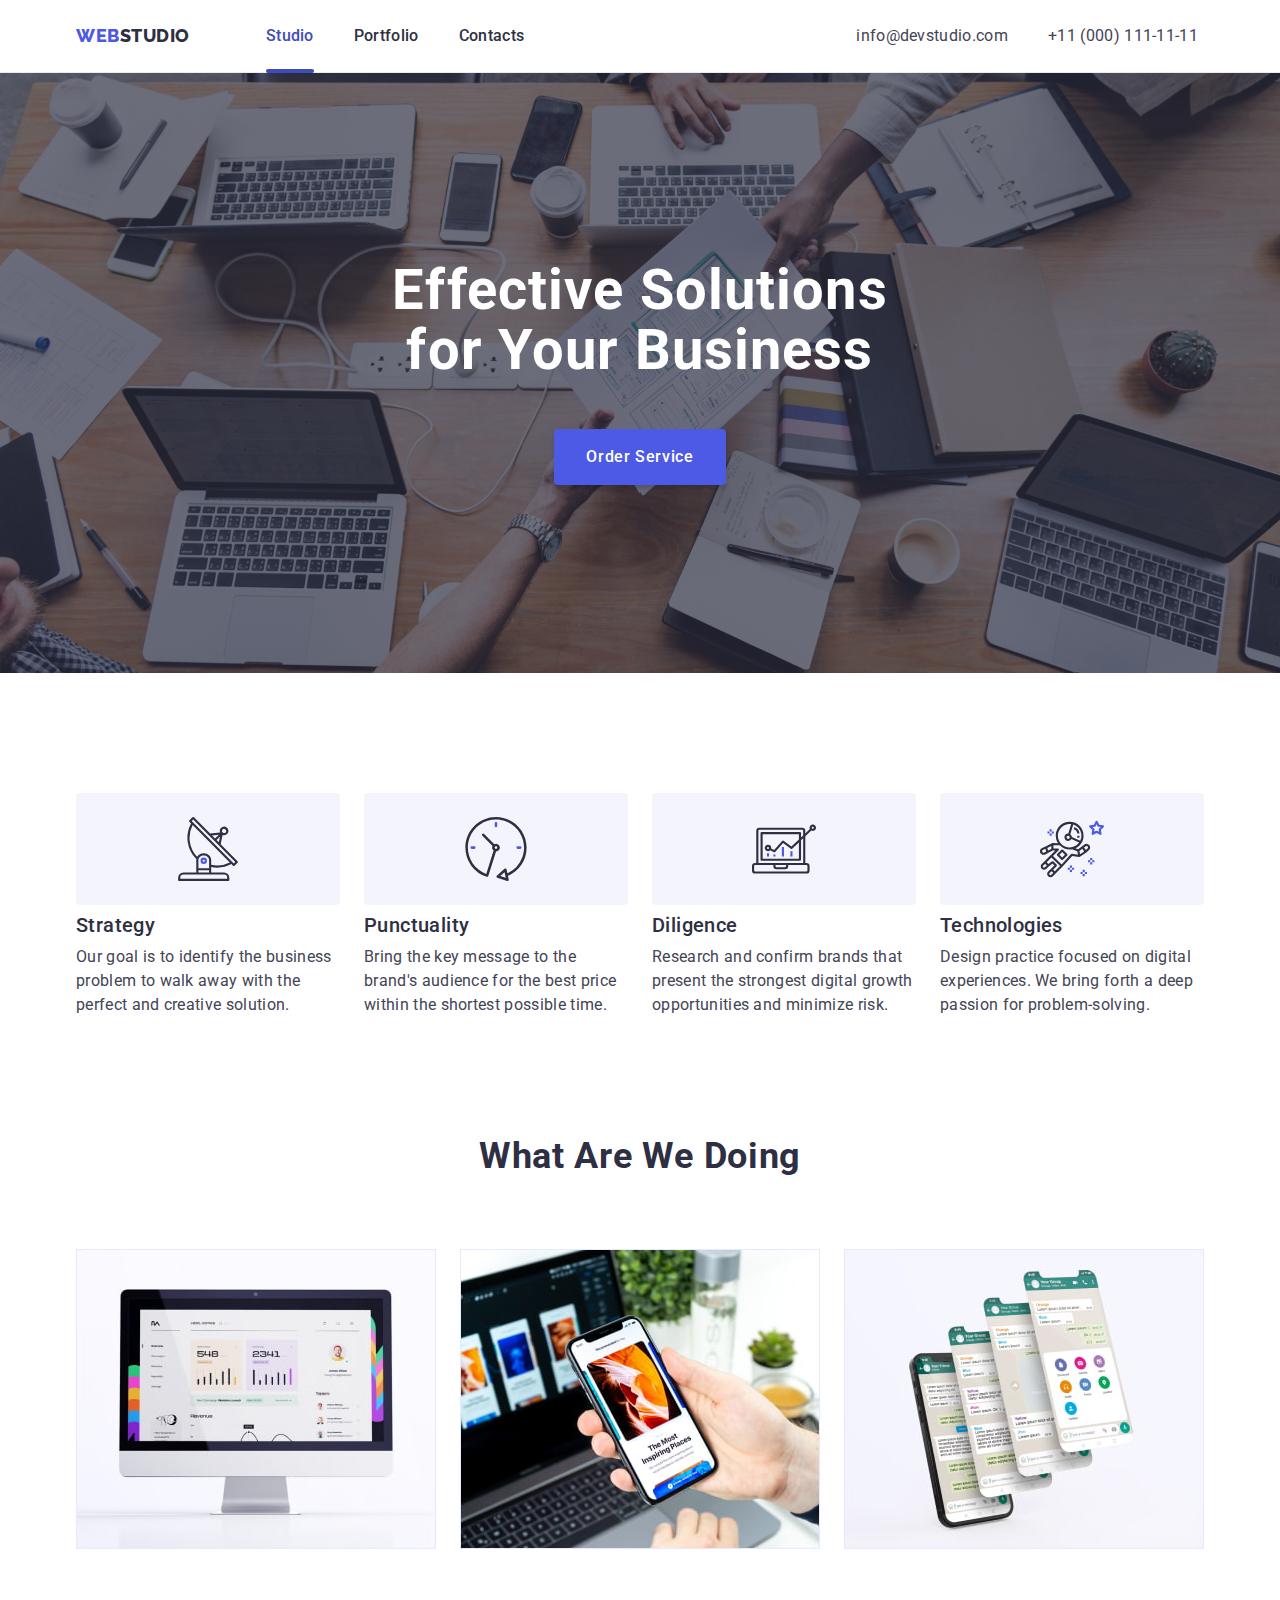
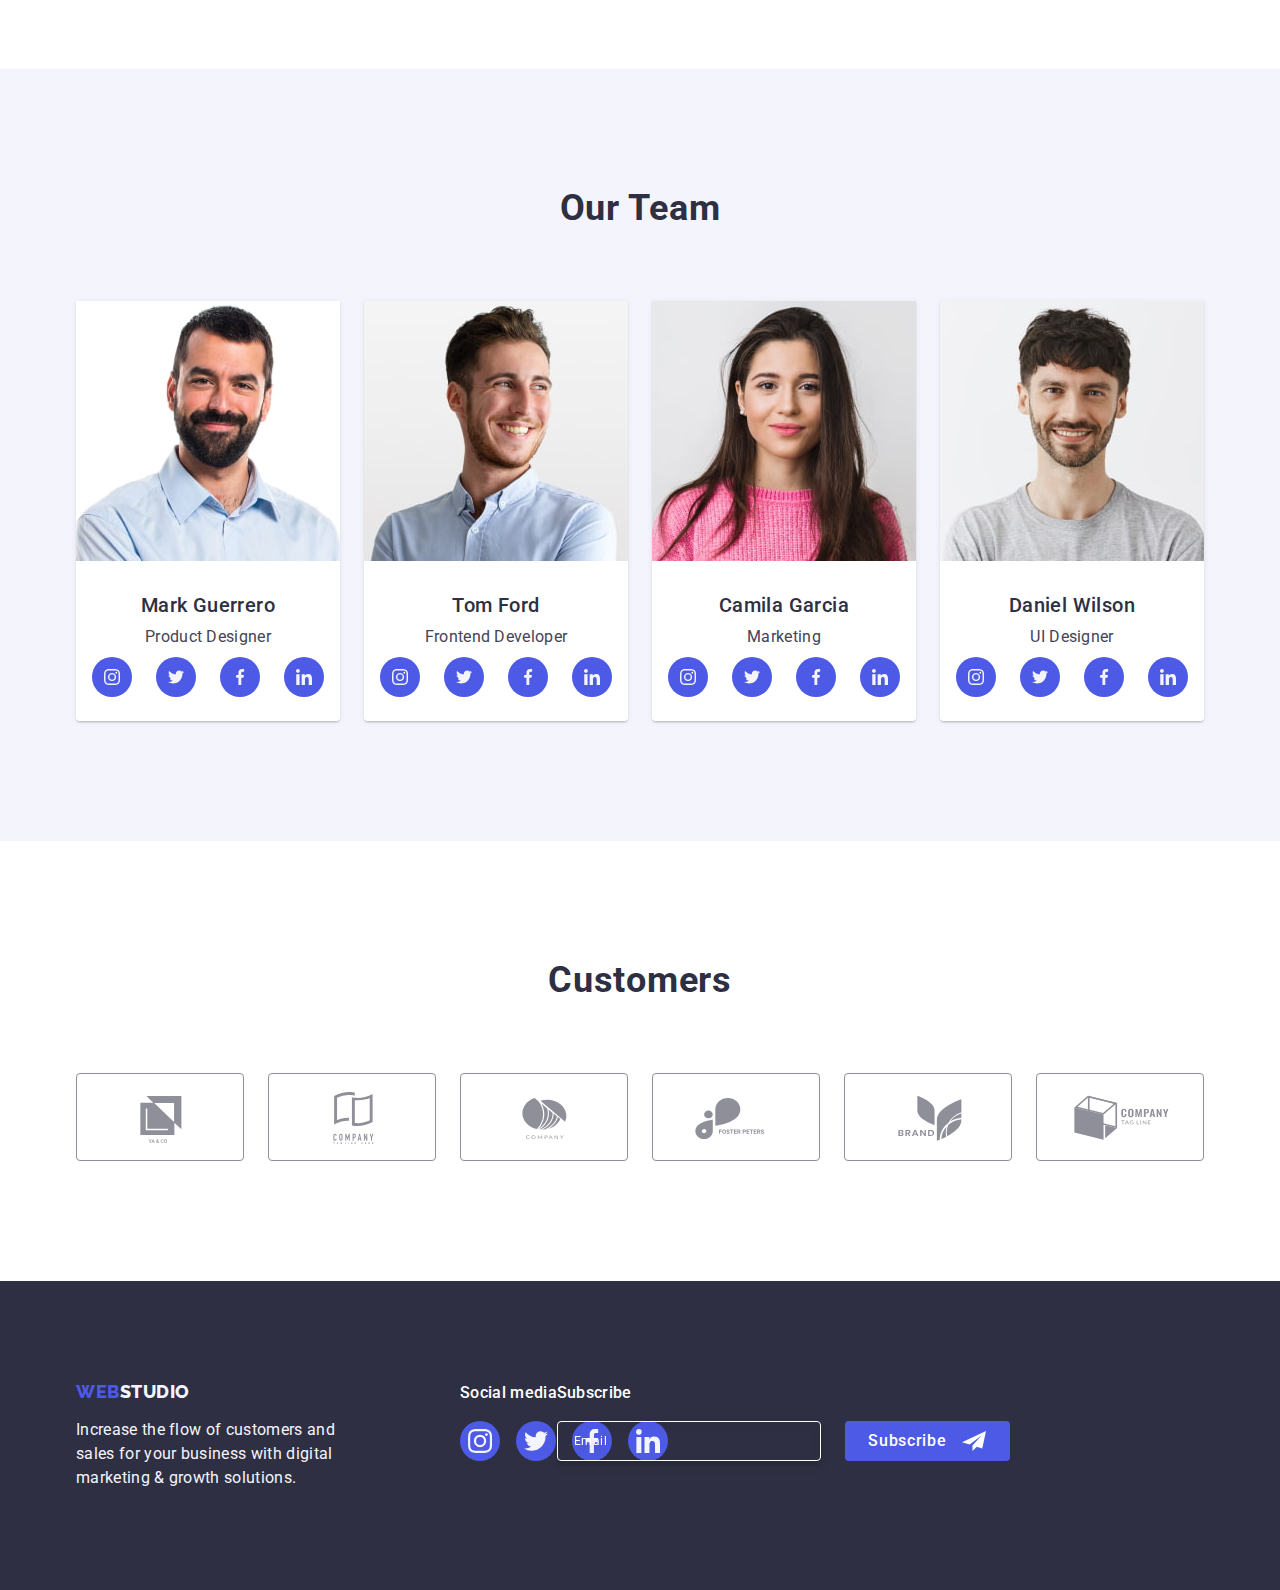
==== commit f82e5d53: "Save" ====
--- a/index.html
+++ b/index.html
@@ -379,13 +379,13 @@
                         </li>
                     </ul>
                 </div>
-                <div>
+                <div class="footer-form">
                     <p class="footer-subscribe-desk">Subscribe</p>
                     <form class="subscribe-form" name="subscribe_form">
                         <label class="subscribe-form-label">
                             <input class="subscribe-form-input" type="email" name="user_email" placeholder="Email" />
                         </label>
-                        <button class="hero-btn subscribe-btn" type="submit">Subscribe
+                        <button class="subscribe-btn" type="submit">Subscribe
                             <svg class="subscribe-form-icon" width="24" height="24">
                                 <use href="./images/icons.svg#icon-subscribe"></use>
                             </svg>
--- a/css/styles.css
+++ b/css/styles.css
@@ -597,7 +597,7 @@
 }
 
 .footer-subtitle {
-    display: inline-block;
+    display: flex;
     justify-content: center;
     align-content: center;
     min-width: 96px;
@@ -613,7 +613,7 @@
 }
 
 .footer-link {
-    display: inline-block;
+    display: flex;
     margin-bottom: 16px;
     padding-top: 0;
     padding-bottom: 0;
@@ -631,6 +631,7 @@
 }
 
 .footer-icon-li {
+
 }
 
 .footer-svg {
@@ -664,6 +665,9 @@
 .subscribe-form {
     display: flex;
     gap: 24px;
+}
+
+.footer-form {
 }
 
 .subscribe-form-label {
@@ -715,7 +719,7 @@
 
 .subscribe-form-icon {
     fill: var(--main-background-cl);
-    margin-left: 16px;
+    flex-shrink: 0;
 }
 
 .subscribe-btn {
@@ -723,7 +727,7 @@
     align-items: center;
     justify-content: center;
     padding: 8px 24px;
-    min-width: 165px;
+    width: 165px;
     height: 40px;
     gap: 16px;
 
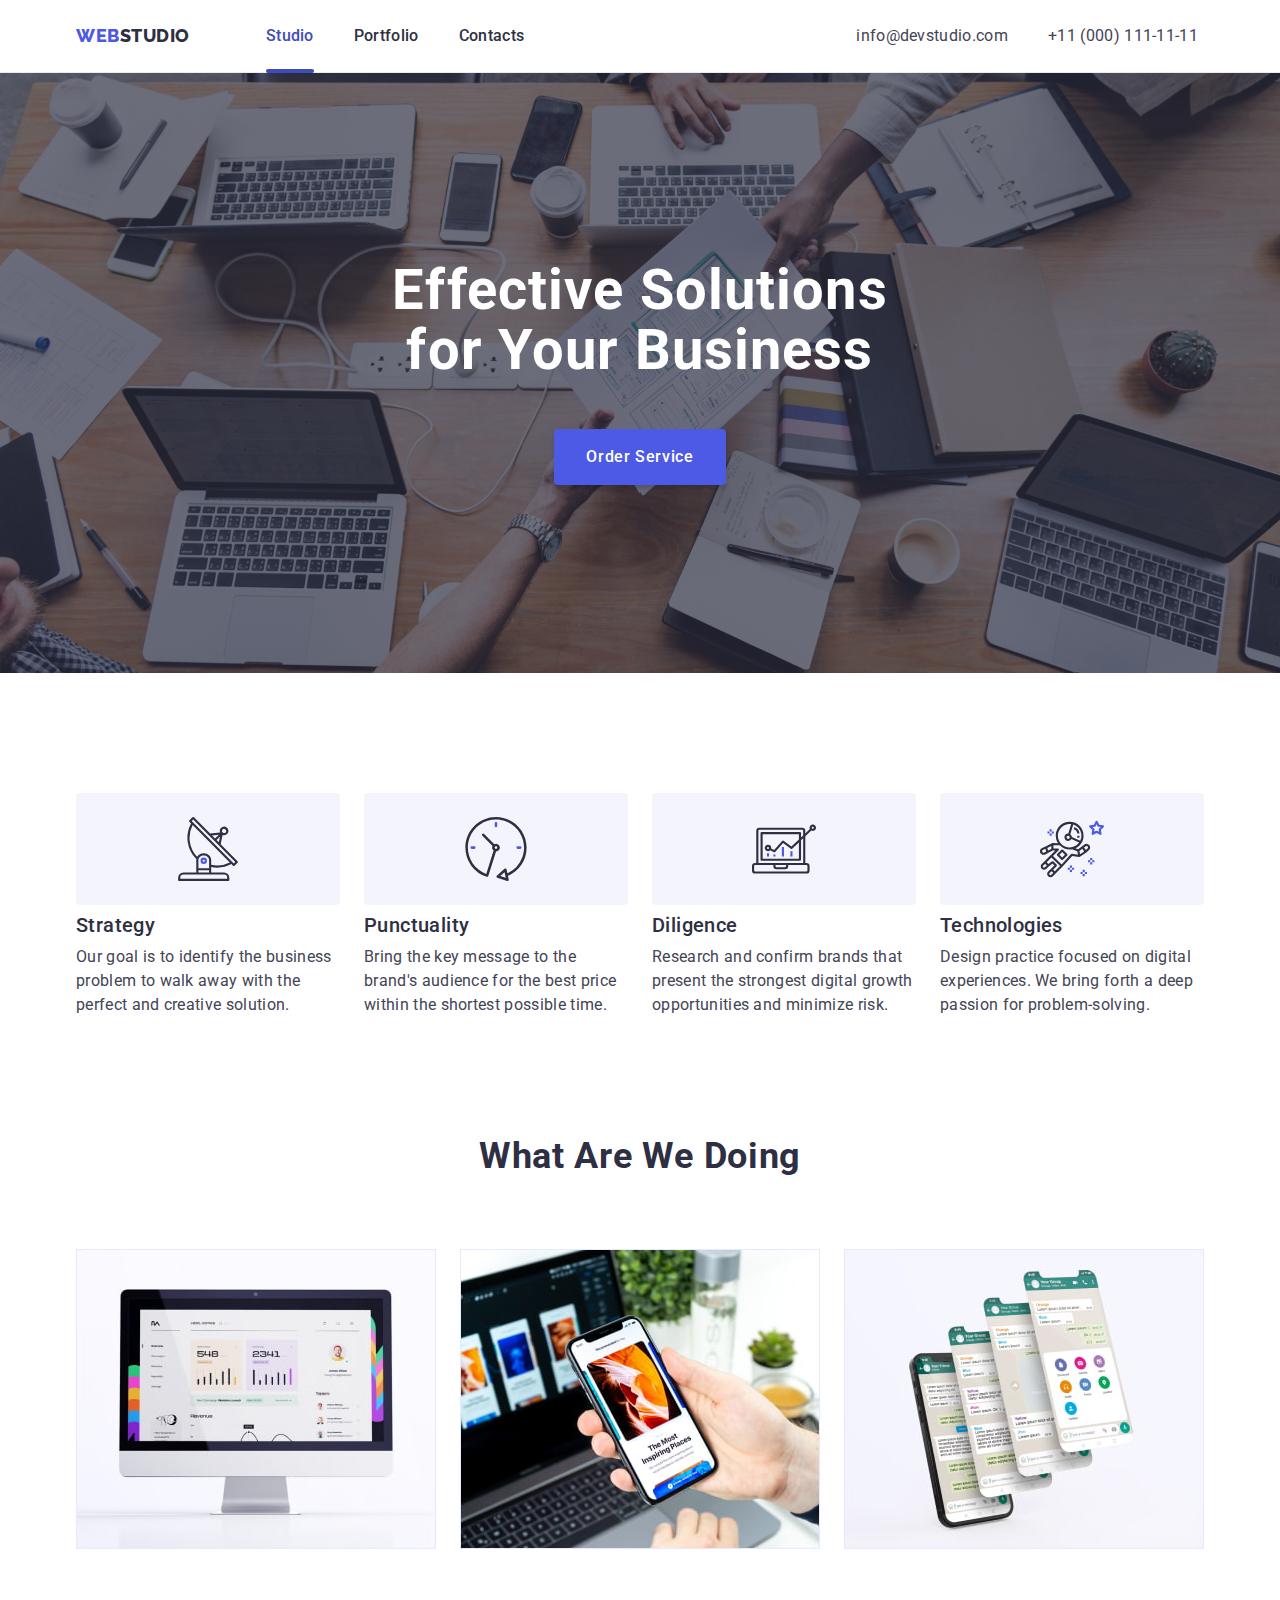
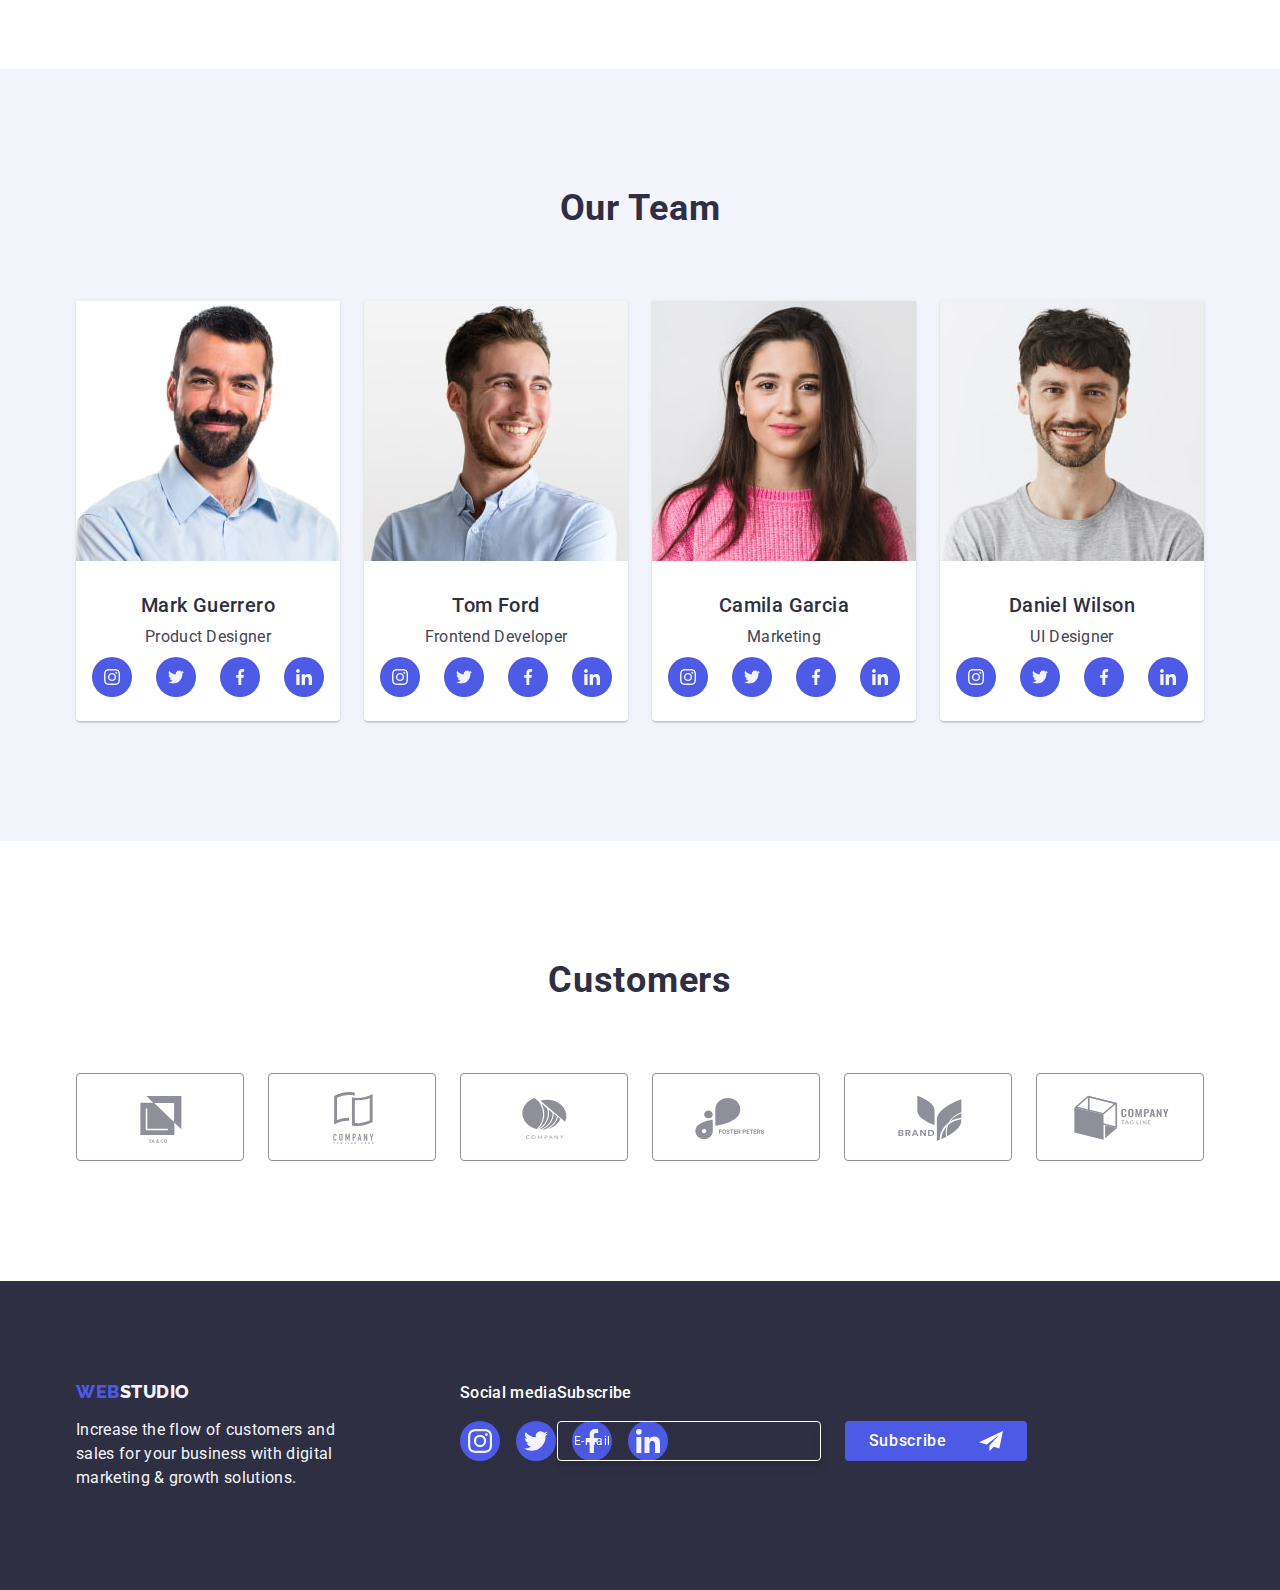
==== commit 6777ddc0: "Save" ====
--- a/index.html
+++ b/index.html
@@ -383,7 +383,7 @@
                     <p class="footer-subscribe-desk">Subscribe</p>
                     <form class="subscribe-form" name="subscribe_form">
                         <label class="subscribe-form-label">
-                            <input class="subscribe-form-input" type="email" name="user_email" placeholder="Email" />
+                            <input class="subscribe-form-input" type="email" name="user_email" placeholder="E-mail" />
                         </label>
                         <button class="subscribe-btn" type="submit">Subscribe
                             <svg class="subscribe-form-icon" width="24" height="24">
--- a/css/styles.css
+++ b/css/styles.css
@@ -631,7 +631,6 @@
 }
 
 .footer-icon-li {
-
 }
 
 .footer-svg {
@@ -705,7 +704,6 @@
     font-size: 12px;
     line-height: 1.5;
     letter-spacing: 0.04em;
-
 }
 
 .subscribe-form-input:focus {
@@ -720,6 +718,7 @@
 .subscribe-form-icon {
     fill: var(--main-background-cl);
     flex-shrink: 0;
+    margin-left: 16px;
 }
 
 .subscribe-btn {
@@ -727,7 +726,7 @@
     align-items: center;
     justify-content: center;
     padding: 8px 24px;
-    width: 165px;
+    min-width: 165px;
     height: 40px;
     gap: 16px;
 
@@ -917,10 +916,6 @@
     position: relative;
 }
 
-.modal-form-input:focus {
-    border-color: var(--main-logo-cl);
-}
-
 .modal-form-input:focus + .modal-form-icon {
     fill: var(--main-logo-cl);
 }
@@ -1030,7 +1025,6 @@
     display: flex;
     user-select: none;
 
-    
     color: var(--main-grey-cl);
     font-size: 12px;
     font-weight: 400;
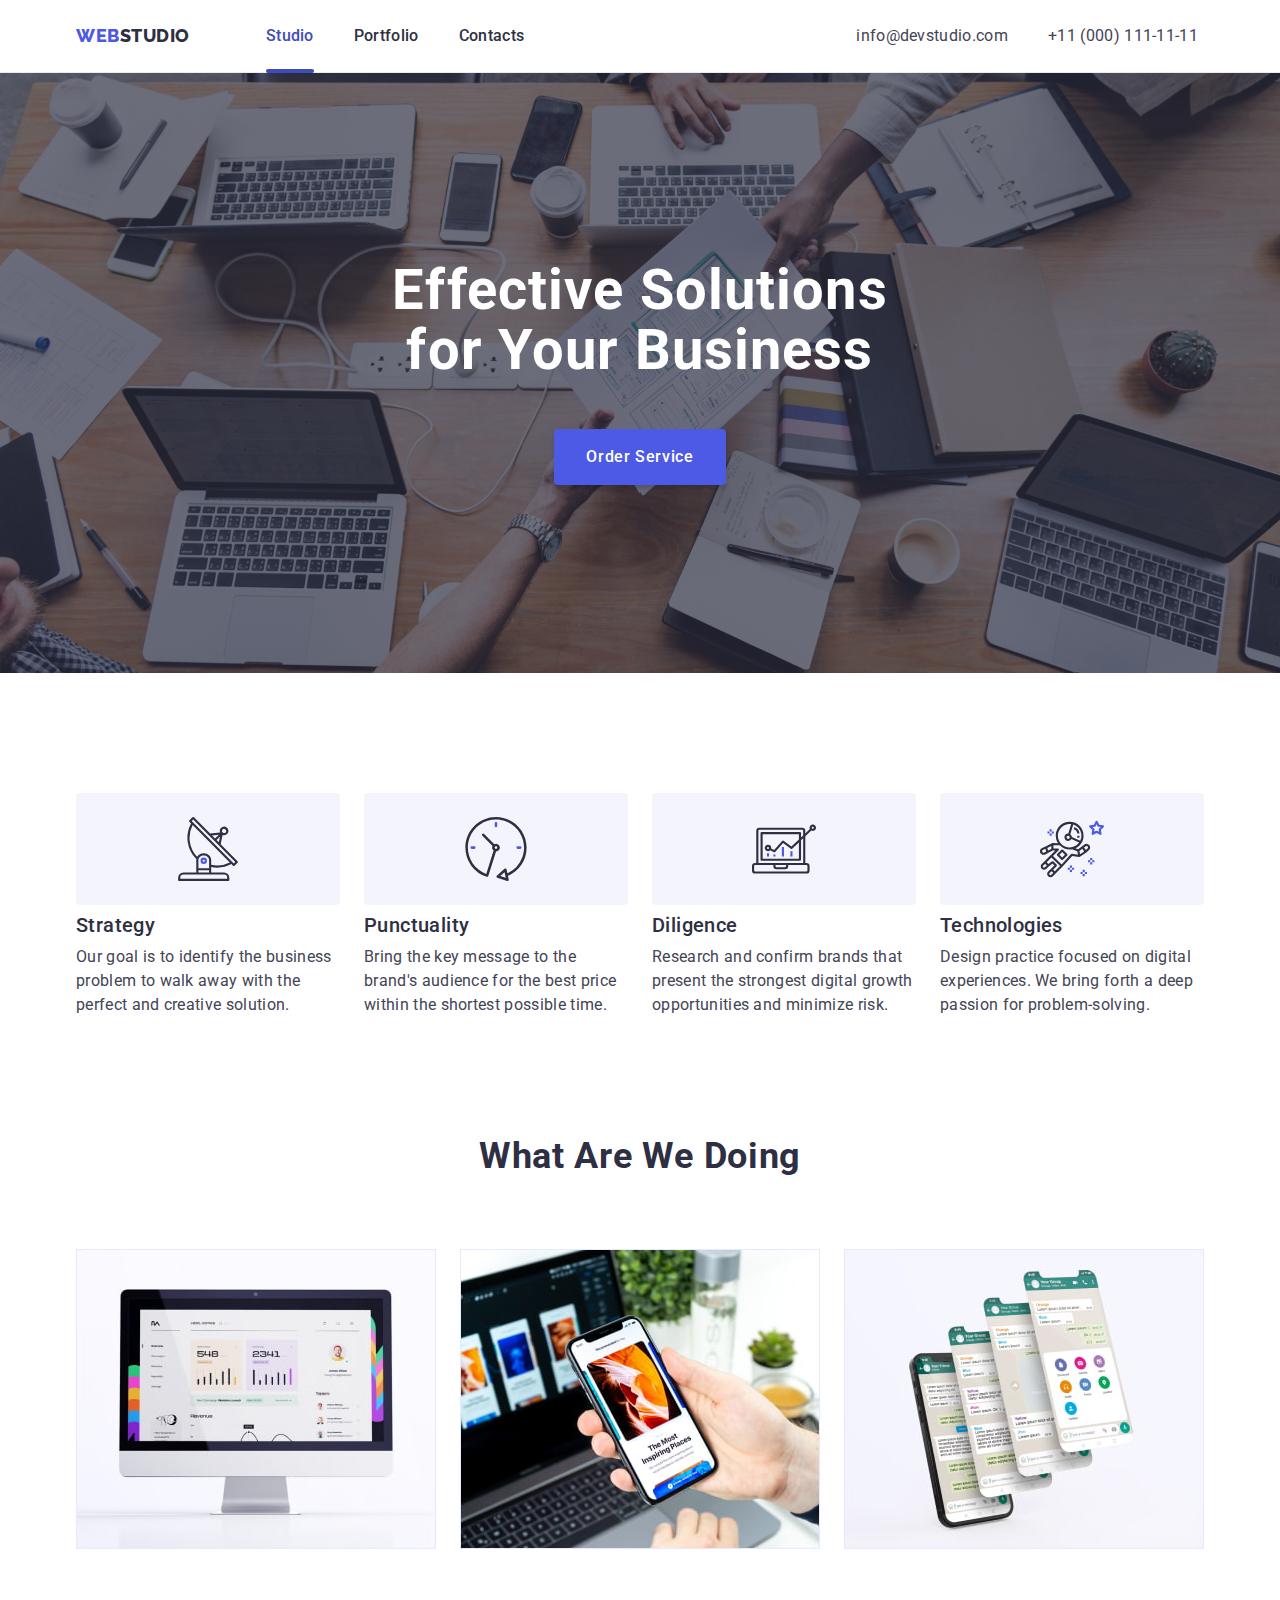
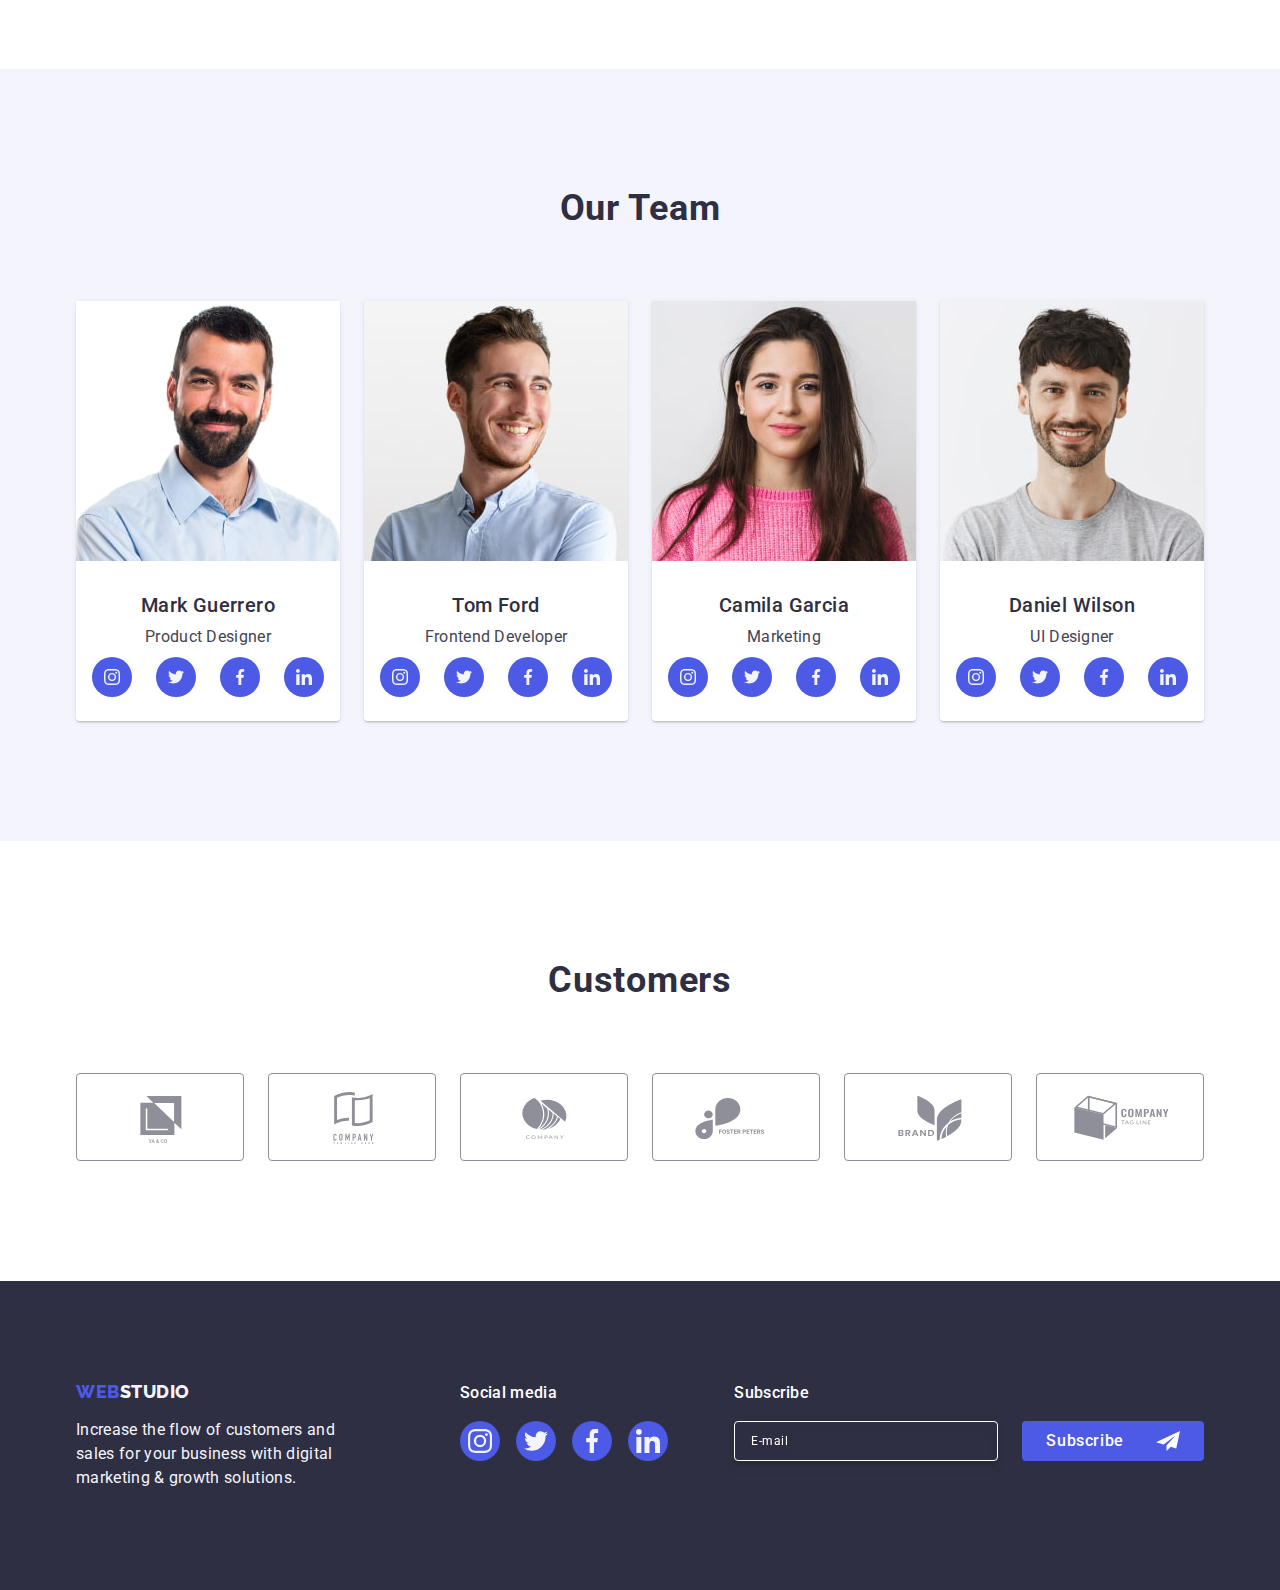
==== commit 188b2cb0: "Up" ====
--- a/index.html
+++ b/index.html
@@ -383,7 +383,7 @@
                     <p class="footer-subscribe-desk">Subscribe</p>
                     <form class="subscribe-form" name="subscribe_form">
                         <label class="subscribe-form-label">
-                            <input class="subscribe-form-input" type="email" name="user_email" placeholder="E-mail" />
+                            <input class="subscribe-form-input" type="email" name="user-email" placeholder="E-mail" />
                         </label>
                         <button class="subscribe-btn" type="submit">Subscribe
                             <svg class="subscribe-form-icon" width="24" height="24">
@@ -452,9 +452,7 @@
                                     <use href="./images/icons.svg#icon-click"></use>
                                 </svg>
                             </span>
-                            <span class="modal-form-agreement-desc">
                                 I accept the terms and conditions of the <a class="modal-form-link" href="">Privacy Policy</a>
-                            </span>
                         </label>
                     </div>
                     <button class="send-btn" type="submit">Send</button>
--- a/css/styles.css
+++ b/css/styles.css
@@ -598,7 +598,7 @@
 
 .footer-subtitle {
     display: flex;
-    justify-content: center;
+    justify-content: flex-start;
     align-content: center;
     min-width: 96px;
     height: 24px;
@@ -620,8 +620,6 @@
 }
 
 .footer-social-icons {
-    position: absolute;
-
     display: flex;
     flex-direction: row;
     align-items: center;
@@ -638,7 +636,6 @@
 }
 
 .footer-icons-container {
-    display: inline-block;
     align-items: center;
     justify-content: center;
     flex-direction: row;
@@ -667,6 +664,7 @@
 }
 
 .footer-form {
+    margin-left: auto;
 }
 
 .subscribe-form-label {
@@ -1007,17 +1005,13 @@
     fill: var(--logo-down-cl)
 }
 
-.modal-form-checkbox:checked + .modal-form-custom-checkbox {
+.modal-form-checkbox:checked + .modal-form-agreement .modal-form-custom-checkbox {
     border: none;
     background-color: var(--active-link-cl);
     fill: var(--logo-down-cl);
 }
 
 .modal-form-checkbox-icon {
-    fill: none;
-
-    opacity: 0;
-    transform: scale(0.3);
     transition: opacity 250ms cubic-bezier(0.4, 0, 0.2, 1), transform 250ms cubic-bezier(0.4, 0, 0.2, 1);
 }
 
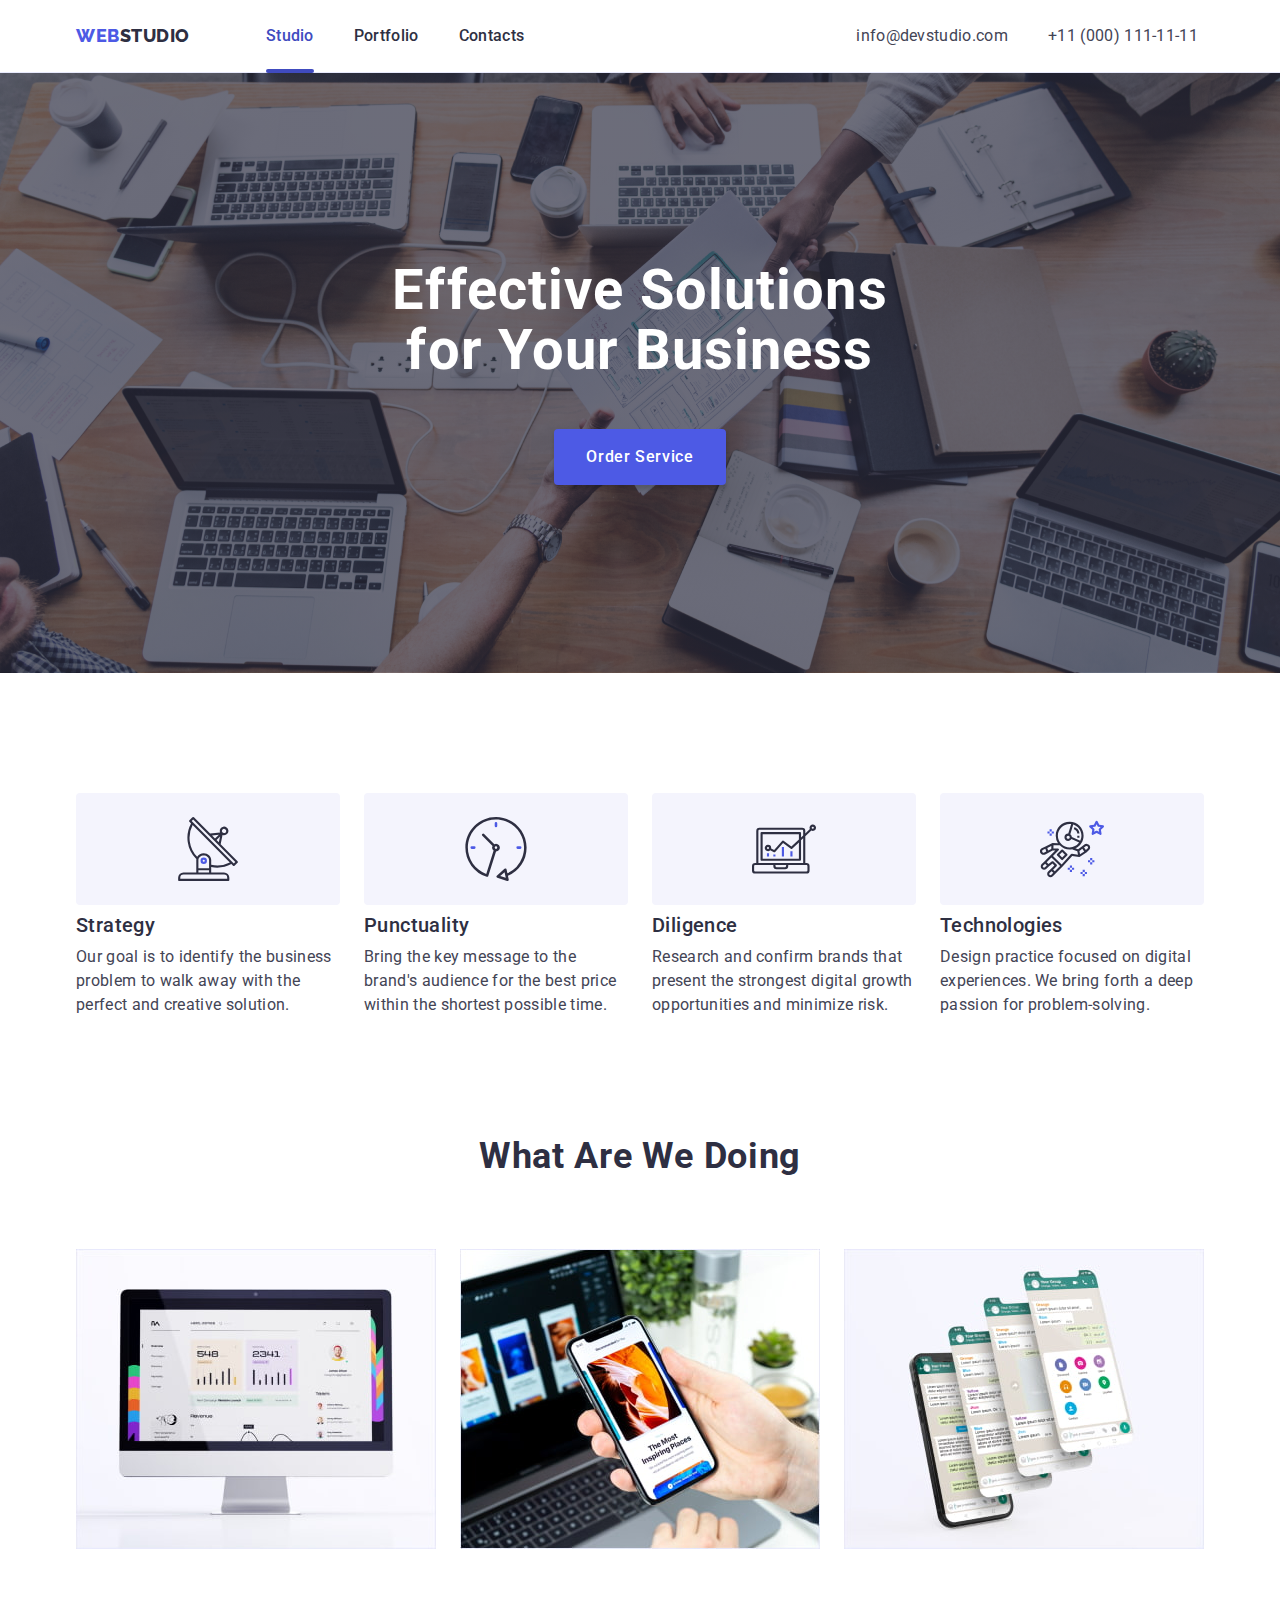
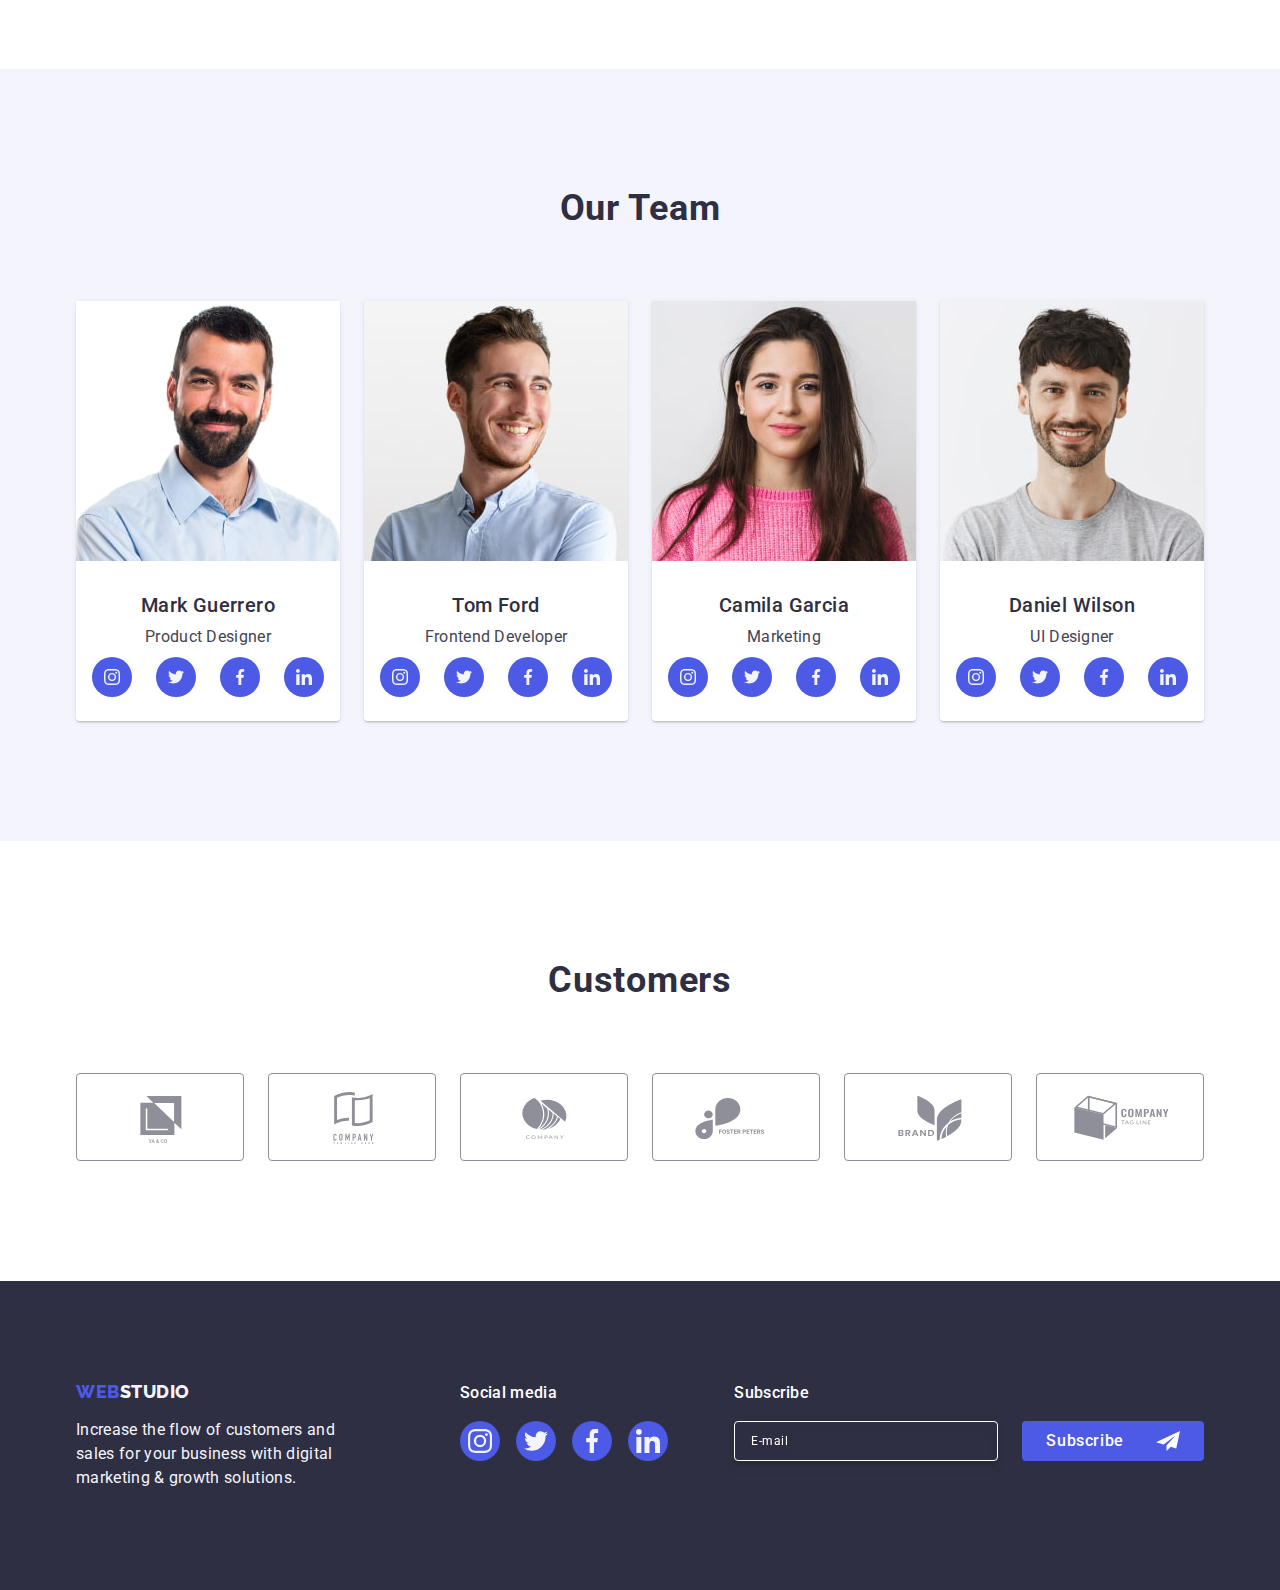
==== commit 0c6931c0: "Changes hw5" ====
--- a/index.html
+++ b/index.html
@@ -412,7 +412,7 @@
                         <div class="modal-input">
                             <input class="modal-form-input" type="text" name="user-name" id="user-name" />
                             <svg class="modal-form-icon" width="18" height="24">
-                                <use href="./images/icons.svg#icon-user"></use>
+                                <use href="./images/icons.svg#icon-person1"></use>
                             </svg>
                         </div>
                     </div>
@@ -423,7 +423,7 @@
                         <div class="modal-input">
                             <input class="modal-form-input" type="tel" name="user-phone" id="user-phone" />
                             <svg class="modal-form-icon" width="18" height="24">
-                                <use href="./images/icons.svg#icon-phone"></use>
+                                <use href="./images/icons.svg#icon-phone2"></use>
                             </svg>
                         </div>
                     </div>
@@ -434,7 +434,7 @@
                         <div class="modal-input">
                             <input class="modal-form-input" type="email" name="user-email" id="user-email" />
                             <svg class="modal-form-icon" width="18" height="24">
-                                <use href="./images/icons.svg#icon-letter"></use>
+                                <use href="./images/icons.svg#icon-letter3"></use>
                             </svg>
                         </div>
                     </div>
@@ -442,7 +442,7 @@
                         <label class="modal-form-field" for="user-comment">
                             <span class="modal-form-label">Comment</span>
                         </label>
-                        <textarea class="modal-form-comment" type="text" name="user-comment" rows="3" placeholder="Text input" id="user-comment"></textarea>
+                        <textarea class="modal-form-comment" name="user-comment" rows="3" placeholder="Text input" id="user-comment"></textarea>
                     </div>
                     <div class="checkbox-container">
                         <input class="modal-form-checkbox visually-hidden" type="checkbox" value="true" name="user-privacy" id="user-privacy"/>
--- a/css/styles.css
+++ b/css/styles.css
@@ -223,7 +223,7 @@
     background-color: var(--logo-up-nav-cl);
     color: var(--main-background-cl);
     max-width: 1440px;
-    height: 600px;
+    margin: 0 auto;
 }
 
 .hero-title {
@@ -910,6 +910,10 @@
     transition: border-color 250ms cubic-bezier(0.4, 0, 0.2, 1);
 }
 
+.modal-form-input:focus {
+    border-color: #4D5AE5;
+}
+
 .modal-input {
     position: relative;
 }
@@ -966,9 +970,6 @@
 }
 
 .modal-form-agreement {
-    display: flex;
-    align-items: center;
-    gap: 8px;
     margin-top: 16px;
     margin-bottom: 24px;
 
@@ -988,6 +989,7 @@
     display: inline-flex;
     align-items: center;
     justify-content: center;
+    margin-right: 8px;
 
     width: 16px;
     height: 16px;
@@ -996,13 +998,13 @@
     border-radius: 2px;
     border: 1px solid rgba(46, 47, 66, 0.4);
 
-    transition: background-color 250ms cubic-bezier(0.4, 0, 0.2, 1), border 250ms cubic-bezier(0.4, 0, 0.2, 1), fill 250ms cubic-bezier(0.4, 0, 0.2, 1);
+    transition: background-color 250ms cubic-bezier(0.4, 0, 0.2, 1), border 250ms cubic-bezier(0.4, 0, 0.2, 1), fill 250ms cubic-bezier(0.4, 0, 0.2, 1), box-shadow 250ms cubic-bezier(0.4, 0, 0.2, 1);
 }
 
 .modal-form-custom-checkbox:checked {
     color: var(--active-link-cl);
     border: none;
-    fill: var(--logo-down-cl)
+    fill: var(--logo-down-cl);
 }
 
 .modal-form-checkbox:checked + .modal-form-agreement .modal-form-custom-checkbox {
@@ -1010,6 +1012,10 @@
     background-color: var(--active-link-cl);
     fill: var(--logo-down-cl);
 }
+
+.modal-form-checkbox:focus + .modal-form-agreement .modal-form-custom-checkbox {
+    box-shadow: 0 0 0 2px rgba(77, 90, 229, 0.3);
+} 
 
 .modal-form-checkbox-icon {
     transition: opacity 250ms cubic-bezier(0.4, 0, 0.2, 1), transform 250ms cubic-bezier(0.4, 0, 0.2, 1);
